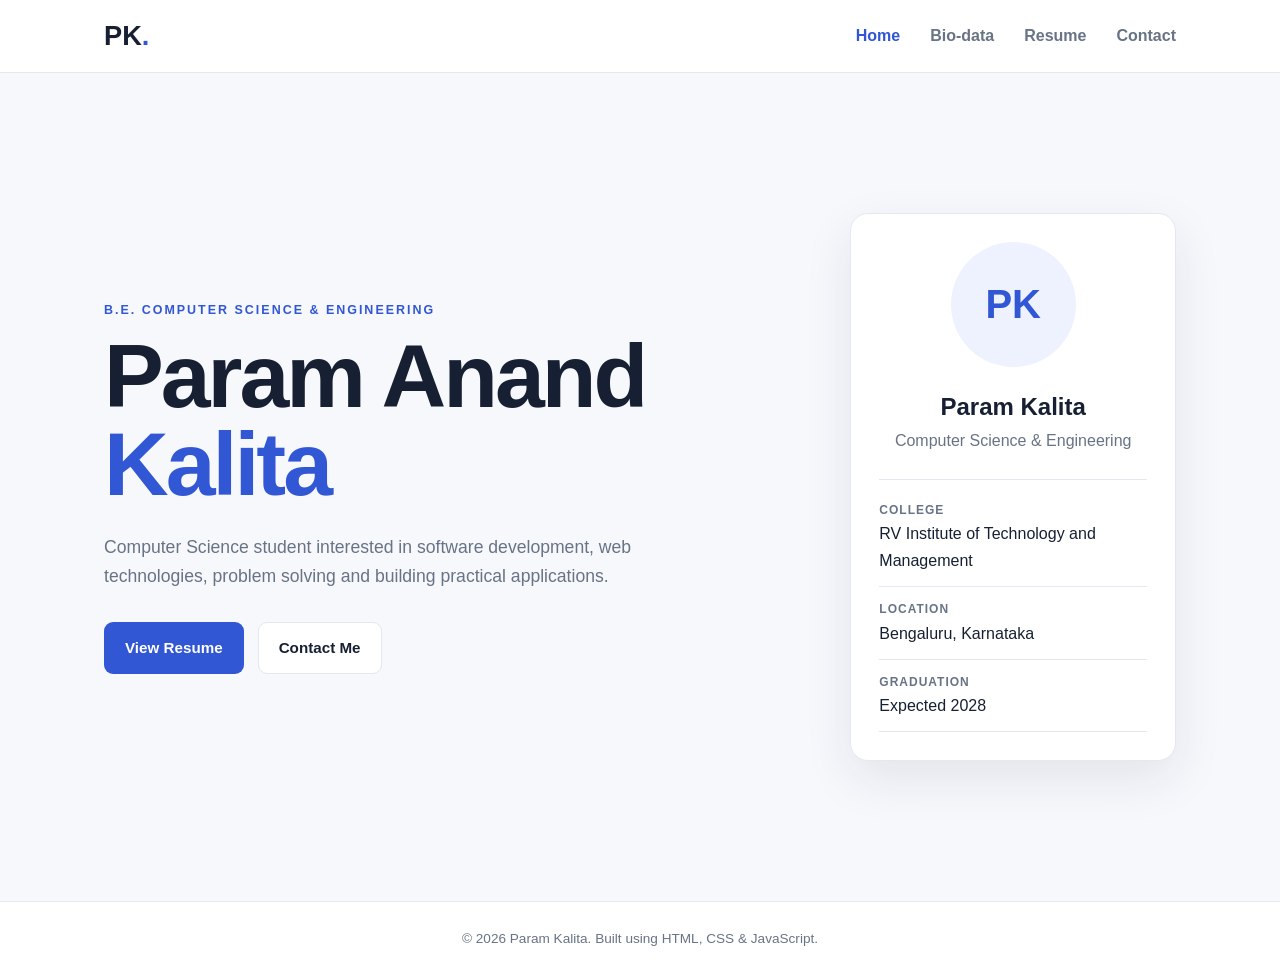
==== index.html @ 34b19549 "updated website" ====
<!DOCTYPE html>
<html lang="en">

<head>
    <meta charset="UTF-8">
    <meta name="viewport" content="width=device-width, initial-scale=1.0">

    <title>Param Kalita | Home</title>

    <link rel="stylesheet" href="style.css">
</head>

<body>

    <!-- Navigation -->
    <header>
        <nav class="navbar">

            <a class="logo" href="index.html">
                PK<span>.</span>
            </a>

            <button class="menu-btn" aria-label="Toggle menu">
                ☰
            </button>

            <ul class="nav-links">

                <li>
                    <a class="active" href="index.html">
                        Home
                    </a>
                </li>

                <li>
                    <a href="bio-data.html">
                        Bio-data
                    </a>
                </li>

                <li>
                    <a href="resume.html">
                        Resume
                    </a>
                </li>

                <li>
                    <a href="contact.html">
                        Contact
                    </a>
                </li>

            </ul>

        </nav>
    </header>


    <main>

        <!-- Home / Hero -->
        <section class="hero">

            <div class="hero-text">

                <p class="eyebrow">
                    B.E. Computer Science & Engineering
                </p>

                <h1>
                    Param Anand<br>
                    <span>Kalita</span>
                </h1>

                <p class="intro">
                    Computer Science student interested in software development,
                    web technologies, problem solving and building practical applications.
                </p>

                <div class="buttons">

                    <a class="btn primary" href="resume.html">
                        View Resume
                    </a>

                    <a class="btn secondary" href="contact.html">
                        Contact Me
                    </a>

                </div>

            </div>


            <!-- Profile Card -->
            <div class="profile-card">

                <div class="avatar">
                    PK
                </div>

                <h2>
                    Param Kalita
                </h2>

                <p>
                    Computer Science & Engineering
                </p>


                <div class="quick-info">

                    <div>
                        <strong>College</strong>
                        <span>
                            RV Institute of Technology and Management
                        </span>
                    </div>

                    <div>
                        <strong>Location</strong>
                        <span>
                            Bengaluru, Karnataka
                        </span>
                    </div>

                    <div>
                        <strong>Graduation</strong>
                        <span>
                            Expected 2028
                        </span>
                    </div>

                </div>

            </div>

        </section>

    </main>


    <!-- Footer -->
    <footer>

        <p>
            © <span id="year"></span> Param Kalita.
            Built using HTML, CSS & JavaScript.
        </p>

    </footer>


    <script src="script.js"></script>

</body>

</html>
---- style.css ----
* {
    box-sizing: border-box;
    margin: 0;
    padding: 0;
}


:root {
    --bg: #f7f8fc;
    --surface: #ffffff;
    --text: #172033;
    --muted: #687386;
    --line: #e4e8f0;
    --accent: #3157d5;
    --accent-dark: #243fa0;
    --soft: #eef2ff;
    --shadow: 0 18px 50px rgba(24, 38, 72, 0.09);
}


html {
    scroll-behavior: smooth;
}


body {
    font-family: Arial, Helvetica, sans-serif;
    background: var(--bg);
    color: var(--text);
    line-height: 1.7;
}


/* =========================
   HEADER / NAVIGATION
========================= */

header {
    background: rgba(255, 255, 255, 0.95);
    border-bottom: 1px solid var(--line);

    position: sticky;
    top: 0;

    z-index: 10;

    backdrop-filter: blur(10px);
}


.navbar {
    max-width: 1120px;
    margin: auto;

    min-height: 72px;

    padding: 0 24px;

    display: flex;
    align-items: center;
    justify-content: space-between;
}


.logo {
    color: var(--text);

    text-decoration: none;

    font-size: 1.7rem;

    font-weight: 800;
}


.logo span,
.eyebrow,
.timeline-item .eyebrow {
    color: var(--accent);
}


.nav-links {
    display: flex;

    gap: 30px;

    list-style: none;
}


.nav-links a {
    text-decoration: none;

    color: var(--muted);

    font-weight: 600;

    padding: 24px 0;
}


.nav-links a:hover,
.nav-links a.active {
    color: var(--accent);
}


.menu-btn {
    display: none;

    border: 0;

    background: none;

    font-size: 1.5rem;

    cursor: pointer;
}


/* =========================
   MAIN
========================= */

main {
    min-height: calc(100vh - 140px);
}


/* =========================
   HOME HERO
========================= */

.hero {
    max-width: 1120px;

    margin: auto;

    padding: 90px 24px;

    display: grid;

    grid-template-columns: 1.35fr 0.65fr;

    gap: 70px;

    align-items: center;

    min-height: calc(100vh - 72px);
}


.eyebrow {
    text-transform: uppercase;

    letter-spacing: 2px;

    font-size: 0.78rem;

    font-weight: 800;

    margin-bottom: 8px;
}


.hero h1 {
    font-size: clamp(3rem, 7vw, 5.7rem);

    line-height: 0.98;

    letter-spacing: -3px;

    margin: 12px 0 24px;
}


.hero h1 span {
    color: var(--accent);
}


.intro {
    max-width: 620px;

    color: var(--muted);

    font-size: 1.1rem;
}


/* =========================
   BUTTONS
========================= */

.buttons {
    display: flex;

    gap: 14px;

    margin-top: 30px;
}


.btn {
    display: inline-block;

    padding: 12px 20px;

    border-radius: 9px;

    text-decoration: none;

    font-weight: 700;

    border: 1px solid transparent;

    cursor: pointer;

    font-size: 0.95rem;
}


.primary {
    color: white;

    background: var(--accent);
}


.primary:hover {
    background: var(--accent-dark);
}


.secondary {
    color: var(--text);

    background: white;

    border-color: var(--line);
}


.secondary:hover {
    border-color: var(--accent);

    color: var(--accent);
}


/* =========================
   CARDS
========================= */

.profile-card,
.card {
    background: var(--surface);

    border: 1px solid var(--line);

    border-radius: 18px;

    padding: 28px;

    box-shadow: var(--shadow);
}


.profile-card {
    text-align: center;
}


.avatar {
    width: 125px;
    height: 125px;

    border-radius: 50%;

    margin: 0 auto 20px;

    display: grid;
    place-items: center;

    background: var(--soft);

    color: var(--accent);

    font-size: 2.5rem;

    font-weight: 800;
}


.profile-card p {
    color: var(--muted);
}


.quick-info {
    text-align: left;

    margin-top: 24px;

    border-top: 1px solid var(--line);

    padding-top: 8px;
}


.quick-info div {
    padding: 12px 0;

    border-bottom: 1px solid var(--line);
}


.quick-info strong,
.quick-info span {
    display: block;
}


.quick-info strong {
    font-size: 0.75rem;

    text-transform: uppercase;

    color: var(--muted);

    letter-spacing: 1px;
}


/* =========================
   SECTIONS
========================= */

.section {
    max-width: 1120px;

    margin: auto;

    padding: 80px 24px;
}


.section.alt {
    max-width: none;

    padding-left: max(24px, calc((100% - 1120px) / 2));

    padding-right: max(24px, calc((100% - 1120px) / 2));

    background: #fff;
}


.section-heading {
    margin-bottom: 30px;
}


.section-heading h2,
.card h2,
.card h3 {
    margin-bottom: 10px;
}


.grid {
    display: grid;

    gap: 20px;
}


.grid.two {
    grid-template-columns: 1fr 1fr;
}


.grid.three {
    grid-template-columns: repeat(3, 1fr);
}


.card p {
    color: var(--muted);
}


/* =========================
   BIO-DATA
========================= */

.details {
    display: grid;

    grid-template-columns: 1fr 1fr;

    background: white;

    border: 1px solid var(--line);

    border-radius: 16px;

    overflow: hidden;
}


.details div {
    padding: 20px 24px;

    border-bottom: 1px solid var(--line);
}


.details div:nth-child(odd) {
    border-right: 1px solid var(--line);
}


.details span {
    display: block;

    color: var(--muted);

    font-size: 0.82rem;

    margin-bottom: 3px;
}


/* =========================
   PAGE BANNER
========================= */

.page-banner {
    padding: 75px 24px;

    text-align: center;

    background: var(--soft);
}


.page-banner h1 {
    font-size: 3.5rem;

    line-height: 1.1;
}


.page-banner p:last-child {
    color: var(--muted);

    margin-top: 8px;
}


/* =========================
   RESUME
========================= */

.resume-layout {
    display: grid;

    grid-template-columns: 320px 1fr;

    gap: 50px;
}


.resume-sidebar {
    display: flex;

    flex-direction: column;

    gap: 20px;
}


.tags {
    display: flex;

    flex-wrap: wrap;

    gap: 8px;
}


.tags span {
    background: var(--soft);

    color: var(--accent-dark);

    padding: 6px 10px;

    border-radius: 7px;

    font-size: 0.82rem;

    font-weight: 700;
}


.clean-list {
    list-style: none;

    color: var(--muted);
}


.clean-list li {
    padding: 7px 0;

    border-bottom: 1px solid var(--line);
}


.resume-main {
    border-left: 2px solid var(--line);

    padding-left: 34px;
}


.timeline-item {
    position: relative;

    padding: 0 0 45px;
}


.timeline-dot {
    width: 13px;
    height: 13px;

    border-radius: 50%;

    background: var(--accent);

    position: absolute;

    left: -41px;

    top: 7px;

    border: 3px solid var(--bg);
}


.timeline-item h2 {
    font-size: 1.35rem;

    margin-bottom: 3px;
}


.timeline-item p {
    color: var(--muted);
}


.timeline-item .muted {
    font-size: 0.9rem;

    margin-bottom: 10px;
}


/* =========================
   CONTACT
========================= */

.contact-grid {
    display: grid;

    grid-template-columns: 0.8fr 1.2fr;

    gap: 25px;

    max-width: 950px;

    margin: auto;
}


.contact-info {
    height: fit-content;
}


.contact-row {
    padding: 14px 0;

    border-bottom: 1px solid var(--line);
}


.contact-row span,
.contact-row strong {
    display: block;
}


.contact-row span {
    color: var(--muted);

    font-size: 0.8rem;
}


form label {
    display: block;

    margin-top: 14px;

    margin-bottom: 5px;

    font-weight: 700;
}


input,
textarea {
    width: 100%;

    padding: 12px 13px;

    border: 1px solid var(--line);

    border-radius: 8px;

    font: inherit;

    outline: none;
}


input:focus,
textarea:focus {
    border-color: var(--accent);
}


.error {
    color: #c62828;

    min-height: 18px;

    display: block;
}


.success {
    color: #227a43 !important;

    margin-top: 12px;
}


.full {
    width: 100%;

    margin-top: 10px;
}


/* =========================
   FOOTER
========================= */

footer {
    text-align: center;

    padding: 25px;

    color: var(--muted);

    font-size: 0.85rem;

    border-top: 1px solid var(--line);

    background: white;
}


/* =========================
   RESPONSIVE
========================= */

@media (max-width: 800px) {

    .menu-btn {
        display: block;
    }


    .nav-links {
        display: none;

        position: absolute;

        left: 0;
        right: 0;

        top: 72px;

        background: white;

        padding: 15px 24px;

        flex-direction: column;

        gap: 0;

        border-bottom: 1px solid var(--line);
    }


    .nav-links.show {
        display: flex;
    }


    .nav-links a {
        display: block;

        padding: 10px 0;
    }


    .hero,
    .grid.two,
    .grid.three,
    .resume-layout,
    .contact-grid {
        grid-template-columns: 1fr;
    }


    .hero {
        padding-top: 55px;

        min-height: auto;
    }


    .hero h1 {
        letter-spacing: -2px;
    }


    .resume-main {
        border-left: 0;

        padding-left: 20px;
    }


    .timeline-dot {
        left: -27px;
    }


    .details {
        grid-template-columns: 1fr;
    }


    .details div:nth-child(odd) {
        border-right: 0;
    }

}
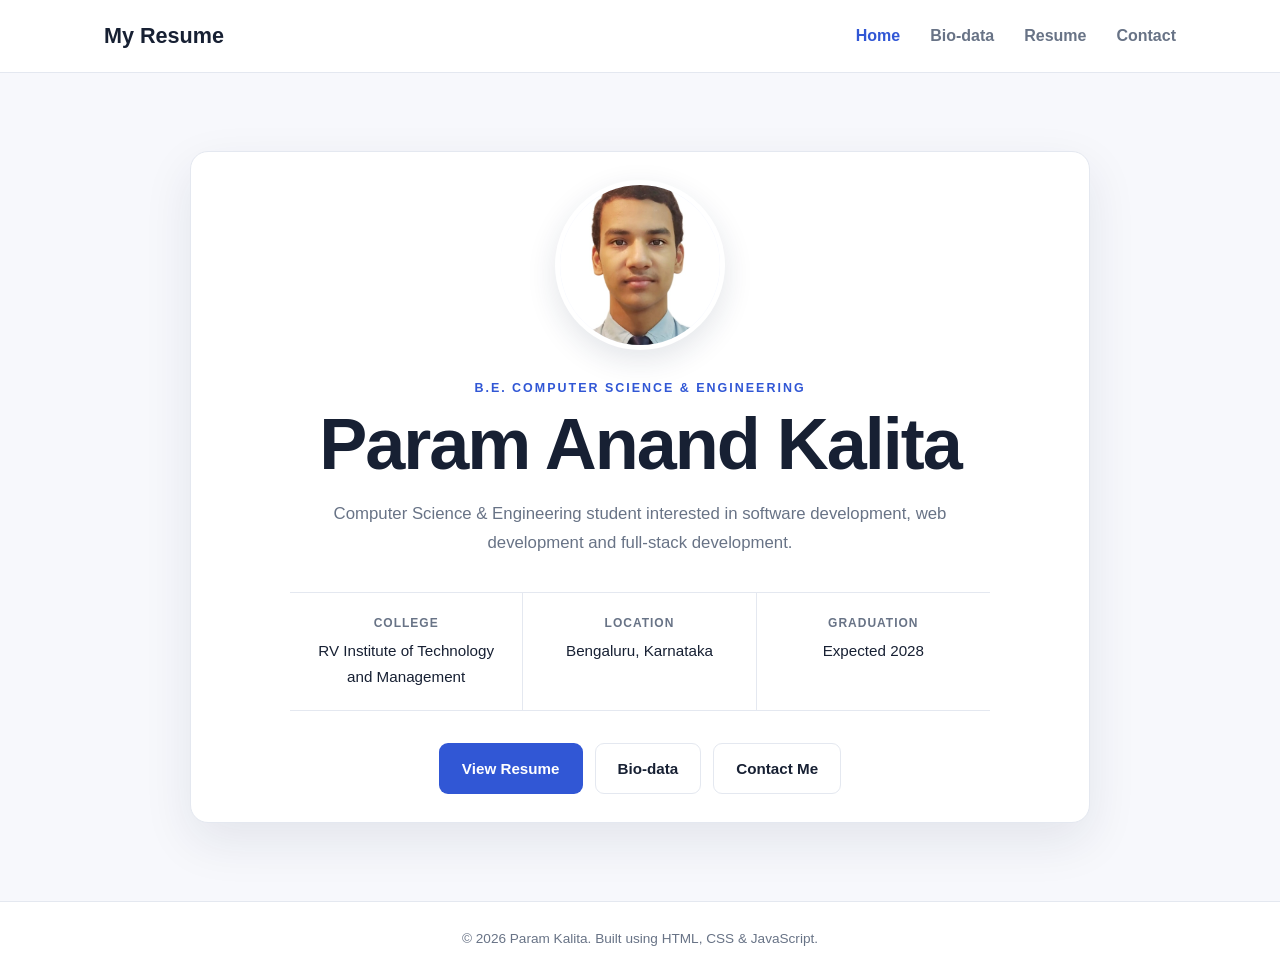
==== commit 6da229e8: "updated website" ====
--- a/index.html
+++ b/index.html
@@ -2,22 +2,28 @@
 <html lang="en">
 
 <head>
+
     <meta charset="UTF-8">
     <meta name="viewport" content="width=device-width, initial-scale=1.0">
 
     <title>Param Kalita | Home</title>
 
     <link rel="stylesheet" href="style.css">
+
 </head>
 
 <body>
 
-    <!-- Navigation -->
+    <!-- =========================
+         NAVIGATION
+    ========================== -->
+
     <header>
+
         <nav class="navbar">
 
             <a class="logo" href="index.html">
-                PK<span>.</span>
+                My Resume
             </a>
 
             <button class="menu-btn" aria-label="Toggle menu">
@@ -53,83 +59,114 @@
             </ul>
 
         </nav>
+
     </header>
 
 
     <main>
 
-        <!-- Home / Hero -->
-        <section class="hero">
+        <!-- =========================
+             HOME PROFILE
+        ========================== -->
 
-            <div class="hero-text">
+        <section class="home-profile">
+
+            <div class="profile-card home-profile-card">
+
+                <div class="profile-photo">
+
+                    <img
+                        src="profile.jpg"
+                        alt="Param Kalita"
+                    >
+
+                </div>
+
 
                 <p class="eyebrow">
                     B.E. Computer Science & Engineering
                 </p>
 
+
                 <h1>
-                    Param Anand<br>
-                    <span>Kalita</span>
+                    Param Anand Kalita
                 </h1>
 
-                <p class="intro">
-                    Computer Science student interested in software development,
-                    web technologies, problem solving and building practical applications.
+
+                <p class="profile-description">
+                    Computer Science & Engineering student interested in
+                    software development, web development and
+                    full-stack development.
                 </p>
 
-                <div class="buttons">
 
-                    <a class="btn primary" href="resume.html">
+                <div class="profile-details">
+
+                    <div>
+
+                        <strong>
+                            College
+                        </strong>
+
+                        <span>
+                            RV Institute of Technology and Management
+                        </span>
+
+                    </div>
+
+
+                    <div>
+
+                        <strong>
+                            Location
+                        </strong>
+
+                        <span>
+                            Bengaluru, Karnataka
+                        </span>
+
+                    </div>
+
+
+                    <div>
+
+                        <strong>
+                            Graduation
+                        </strong>
+
+                        <span>
+                            Expected 2028
+                        </span>
+
+                    </div>
+
+                </div>
+
+
+                <div class="home-buttons">
+
+                    <a
+                        href="resume.html"
+                        class="btn primary"
+                    >
                         View Resume
                     </a>
 
-                    <a class="btn secondary" href="contact.html">
+
+                    <a
+                        href="bio-data.html"
+                        class="btn secondary"
+                    >
+                        Bio-data
+                    </a>
+
+
+                    <a
+                        href="contact.html"
+                        class="btn secondary"
+                    >
                         Contact Me
                     </a>
-
-                </div>
-
-            </div>
-
-
-            <!-- Profile Card -->
-            <div class="profile-card">
-
-                <div class="avatar">
-                    PK
-                </div>
-
-                <h2>
-                    Param Kalita
-                </h2>
-
-                <p>
-                    Computer Science & Engineering
-                </p>
-
-
-                <div class="quick-info">
-
-                    <div>
-                        <strong>College</strong>
-                        <span>
-                            RV Institute of Technology and Management
-                        </span>
-                    </div>
-
-                    <div>
-                        <strong>Location</strong>
-                        <span>
-                            Bengaluru, Karnataka
-                        </span>
-                    </div>
-
-                    <div>
-                        <strong>Graduation</strong>
-                        <span>
-                            Expected 2028
-                        </span>
-                    </div>
 
                 </div>
 
@@ -140,7 +177,10 @@
     </main>
 
 
-    <!-- Footer -->
+    <!-- =========================
+         FOOTER
+    ========================== -->
+
     <footer>
 
         <p>
--- a/style.css
+++ b/style.css
@@ -25,8 +25,11 @@
 
 body {
     font-family: Arial, Helvetica, sans-serif;
+
     background: var(--bg);
+
     color: var(--text);
+
     line-height: 1.7;
 }
 
@@ -37,9 +40,11 @@
 
 header {
     background: rgba(255, 255, 255, 0.95);
+
     border-bottom: 1px solid var(--line);
 
     position: sticky;
+
     top: 0;
 
     z-index: 10;
@@ -50,6 +55,7 @@
 
 .navbar {
     max-width: 1120px;
+
     margin: auto;
 
     min-height: 72px;
@@ -57,7 +63,9 @@
     padding: 0 24px;
 
     display: flex;
+
     align-items: center;
+
     justify-content: space-between;
 }
 
@@ -67,15 +75,13 @@
 
     text-decoration: none;
 
-    font-size: 1.7rem;
+    font-size: 1.35rem;
 
     font-weight: 800;
 }
 
 
-.logo span,
-.eyebrow,
-.timeline-item .eyebrow {
+.logo:hover {
     color: var(--accent);
 }
 
@@ -129,25 +135,254 @@
 
 
 /* =========================
-   HOME HERO
-========================= */
-
-.hero {
+   HOME PROFILE
+========================= */
+
+.home-profile {
+    min-height: calc(100vh - 72px);
+
+    padding: 70px 24px;
+
+    display: flex;
+
+    align-items: center;
+
+    justify-content: center;
+}
+
+
+.home-profile-card {
+    width: 100%;
+
+    max-width: 900px;
+
+    text-align: center;
+
+    padding: 55px 60px;
+}
+
+
+.profile-photo {
+    width: 170px;
+
+    height: 170px;
+
+    margin: 0 auto 28px;
+
+    border-radius: 50%;
+
+    overflow: hidden;
+
+    background: var(--soft);
+
+    border: 5px solid #ffffff;
+
+    box-shadow: 0 10px 30px rgba(24, 38, 72, 0.12);
+}
+
+
+.profile-photo img {
+    width: 100%;
+
+    height: 100%;
+
+    object-fit: cover;
+
+    display: block;
+}
+
+
+.home-profile-card .eyebrow {
+    color: var(--accent);
+
+    text-transform: uppercase;
+
+    letter-spacing: 2px;
+
+    font-size: 0.78rem;
+
+    font-weight: 800;
+
+    margin-bottom: 8px;
+}
+
+
+.home-profile-card h1 {
+    font-size: clamp(2.5rem, 6vw, 4.5rem);
+
+    line-height: 1.05;
+
+    letter-spacing: -2px;
+
+    margin-bottom: 18px;
+}
+
+
+.profile-description {
+    max-width: 650px;
+
+    margin: 0 auto;
+
+    color: var(--muted);
+
+    font-size: 1.05rem;
+}
+
+
+/* =========================
+   PROFILE DETAILS
+========================= */
+
+.profile-details {
+    max-width: 700px;
+
+    margin: 35px auto 0;
+
+    border-top: 1px solid var(--line);
+
+    display: grid;
+
+    grid-template-columns: repeat(3, 1fr);
+}
+
+
+.profile-details div {
+    padding: 20px 18px;
+
+    border-bottom: 1px solid var(--line);
+}
+
+
+.profile-details div:not(:last-child) {
+    border-right: 1px solid var(--line);
+}
+
+
+.profile-details strong,
+.profile-details span {
+    display: block;
+}
+
+
+.profile-details strong {
+    color: var(--muted);
+
+    text-transform: uppercase;
+
+    letter-spacing: 1px;
+
+    font-size: 0.75rem;
+
+    margin-bottom: 4px;
+}
+
+
+.profile-details span {
+    color: var(--text);
+
+    font-size: 0.95rem;
+}
+
+
+/* =========================
+   HOME BUTTONS
+========================= */
+
+.home-buttons {
+    display: flex;
+
+    justify-content: center;
+
+    align-items: center;
+
+    gap: 12px;
+
+    margin-top: 32px;
+
+    flex-wrap: wrap;
+}
+
+
+.btn {
+    display: inline-block;
+
+    padding: 12px 22px;
+
+    border-radius: 9px;
+
+    text-decoration: none;
+
+    font-weight: 700;
+
+    border: 1px solid transparent;
+
+    cursor: pointer;
+
+    font-size: 0.95rem;
+}
+
+
+.primary {
+    color: white;
+
+    background: var(--accent);
+}
+
+
+.primary:hover {
+    background: var(--accent-dark);
+}
+
+
+.secondary {
+    color: var(--text);
+
+    background: white;
+
+    border-color: var(--line);
+}
+
+
+.secondary:hover {
+    border-color: var(--accent);
+
+    color: var(--accent);
+}
+
+
+/* =========================
+   SECTIONS
+========================= */
+
+.section {
     max-width: 1120px;
 
     margin: auto;
 
-    padding: 90px 24px;
-
-    display: grid;
-
-    grid-template-columns: 1.35fr 0.65fr;
-
-    gap: 70px;
-
-    align-items: center;
-
-    min-height: calc(100vh - 72px);
+    padding: 80px 24px;
+}
+
+
+.section.alt {
+    max-width: none;
+
+    margin: 0;
+
+    padding: 80px 24px;
+
+    background: #ffffff;
+}
+
+
+.section-inner {
+    max-width: 1072px;
+
+    margin: 0 auto;
+}
+
+
+.section-heading {
+    margin-bottom: 30px;
 }
 
 
@@ -161,204 +396,8 @@
     font-weight: 800;
 
     margin-bottom: 8px;
-}
-
-
-.hero h1 {
-    font-size: clamp(3rem, 7vw, 5.7rem);
-
-    line-height: 0.98;
-
-    letter-spacing: -3px;
-
-    margin: 12px 0 24px;
-}
-
-
-.hero h1 span {
+
     color: var(--accent);
-}
-
-
-.intro {
-    max-width: 620px;
-
-    color: var(--muted);
-
-    font-size: 1.1rem;
-}
-
-
-/* =========================
-   BUTTONS
-========================= */
-
-.buttons {
-    display: flex;
-
-    gap: 14px;
-
-    margin-top: 30px;
-}
-
-
-.btn {
-    display: inline-block;
-
-    padding: 12px 20px;
-
-    border-radius: 9px;
-
-    text-decoration: none;
-
-    font-weight: 700;
-
-    border: 1px solid transparent;
-
-    cursor: pointer;
-
-    font-size: 0.95rem;
-}
-
-
-.primary {
-    color: white;
-
-    background: var(--accent);
-}
-
-
-.primary:hover {
-    background: var(--accent-dark);
-}
-
-
-.secondary {
-    color: var(--text);
-
-    background: white;
-
-    border-color: var(--line);
-}
-
-
-.secondary:hover {
-    border-color: var(--accent);
-
-    color: var(--accent);
-}
-
-
-/* =========================
-   CARDS
-========================= */
-
-.profile-card,
-.card {
-    background: var(--surface);
-
-    border: 1px solid var(--line);
-
-    border-radius: 18px;
-
-    padding: 28px;
-
-    box-shadow: var(--shadow);
-}
-
-
-.profile-card {
-    text-align: center;
-}
-
-
-.avatar {
-    width: 125px;
-    height: 125px;
-
-    border-radius: 50%;
-
-    margin: 0 auto 20px;
-
-    display: grid;
-    place-items: center;
-
-    background: var(--soft);
-
-    color: var(--accent);
-
-    font-size: 2.5rem;
-
-    font-weight: 800;
-}
-
-
-.profile-card p {
-    color: var(--muted);
-}
-
-
-.quick-info {
-    text-align: left;
-
-    margin-top: 24px;
-
-    border-top: 1px solid var(--line);
-
-    padding-top: 8px;
-}
-
-
-.quick-info div {
-    padding: 12px 0;
-
-    border-bottom: 1px solid var(--line);
-}
-
-
-.quick-info strong,
-.quick-info span {
-    display: block;
-}
-
-
-.quick-info strong {
-    font-size: 0.75rem;
-
-    text-transform: uppercase;
-
-    color: var(--muted);
-
-    letter-spacing: 1px;
-}
-
-
-/* =========================
-   SECTIONS
-========================= */
-
-.section {
-    max-width: 1120px;
-
-    margin: auto;
-
-    padding: 80px 24px;
-}
-
-
-.section.alt {
-    max-width: none;
-
-    padding-left: max(24px, calc((100% - 1120px) / 2));
-
-    padding-right: max(24px, calc((100% - 1120px) / 2));
-
-    background: #fff;
-}
-
-
-.section-heading {
-    margin-bottom: 30px;
 }
 
 
@@ -386,13 +425,31 @@
 }
 
 
+/* =========================
+   CARDS
+========================= */
+
+.profile-card,
+.card {
+    background: var(--surface);
+
+    border: 1px solid var(--line);
+
+    border-radius: 18px;
+
+    padding: 28px;
+
+    box-shadow: var(--shadow);
+}
+
+
 .card p {
     color: var(--muted);
 }
 
 
 /* =========================
-   BIO-DATA
+   BIO-DATA DETAILS
 ========================= */
 
 .details {
@@ -438,7 +495,7 @@
 ========================= */
 
 .page-banner {
-    padding: 75px 24px;
+    padding: 55px 24px;
 
     text-align: center;
 
@@ -461,113 +518,86 @@
 
 
 /* =========================
+   PERSONAL STRENGTHS
+========================= */
+
+.strength-list {
+    padding-left: 22px;
+
+    color: var(--muted);
+}
+
+
+.strength-list li {
+    margin-bottom: 8px;
+
+    padding-left: 5px;
+}
+
+
+.strength-list li::marker {
+    color: var(--accent);
+}
+
+
+/* =========================
    RESUME
 ========================= */
 
-.resume-layout {
+.resume-card-grid {
     display: grid;
 
-    grid-template-columns: 320px 1fr;
-
-    gap: 50px;
-}
-
-
-.resume-sidebar {
-    display: flex;
-
-    flex-direction: column;
+    grid-template-columns: repeat(3, 1fr);
 
     gap: 20px;
 }
 
 
-.tags {
-    display: flex;
-
-    flex-wrap: wrap;
-
-    gap: 8px;
-}
-
-
-.tags span {
-    background: var(--soft);
-
-    color: var(--accent-dark);
-
-    padding: 6px 10px;
-
-    border-radius: 7px;
-
-    font-size: 0.82rem;
-
-    font-weight: 700;
-}
-
-
-.clean-list {
-    list-style: none;
-
-    color: var(--muted);
-}
-
-
-.clean-list li {
-    padding: 7px 0;
-
-    border-bottom: 1px solid var(--line);
-}
-
-
-.resume-main {
-    border-left: 2px solid var(--line);
-
-    padding-left: 34px;
-}
-
-
-.timeline-item {
-    position: relative;
-
-    padding: 0 0 45px;
-}
-
-
-.timeline-dot {
-    width: 13px;
-    height: 13px;
-
-    border-radius: 50%;
-
-    background: var(--accent);
-
-    position: absolute;
-
-    left: -41px;
-
-    top: 7px;
-
-    border: 3px solid var(--bg);
-}
-
-
-.timeline-item h2 {
-    font-size: 1.35rem;
-
-    margin-bottom: 3px;
-}
-
-
-.timeline-item p {
-    color: var(--muted);
-}
-
-
-.timeline-item .muted {
-    font-size: 0.9rem;
-
-    margin-bottom: 10px;
+.resume-card-grid .card {
+    height: 100%;
+}
+
+
+.resume-card-grid .card p:not(.eyebrow) {
+    margin-bottom: 5px;
+}
+
+
+.resume-project-grid {
+    display: grid;
+
+    grid-template-columns: repeat(2, 1fr);
+
+    gap: 20px;
+}
+
+
+.resume-project-grid .card {
+    height: 100%;
+}
+
+
+.resume-project-grid .card p {
+    margin-top: 5px;
+}
+
+
+.resume-list {
+    padding-left: 22px;
+
+    color: var(--muted);
+}
+
+
+.resume-list li {
+    margin-bottom: 8px;
+
+    padding-left: 5px;
+}
+
+
+.resume-list li::marker {
+    color: var(--accent);
 }
 
 
@@ -613,6 +643,18 @@
 }
 
 
+.contact-row a {
+    color: var(--text);
+
+    text-decoration: none;
+}
+
+
+.contact-row a:hover {
+    color: var(--accent);
+}
+
+
 form label {
     display: block;
 
@@ -705,6 +747,7 @@
         position: absolute;
 
         left: 0;
+
         right: 0;
 
         top: 72px;
@@ -736,33 +779,79 @@
     .hero,
     .grid.two,
     .grid.three,
-    .resume-layout,
     .contact-grid {
         grid-template-columns: 1fr;
     }
 
 
-    .hero {
-        padding-top: 55px;
-
+    .resume-card-grid,
+    .resume-project-grid {
+        grid-template-columns: 1fr;
+    }
+
+
+    .home-profile {
         min-height: auto;
-    }
-
-
-    .hero h1 {
-        letter-spacing: -2px;
-    }
-
-
-    .resume-main {
-        border-left: 0;
-
-        padding-left: 20px;
-    }
-
-
-    .timeline-dot {
-        left: -27px;
+
+        padding: 50px 20px;
+    }
+
+
+    .home-profile-card {
+        padding: 40px 25px;
+    }
+
+
+    .profile-photo {
+        width: 140px;
+
+        height: 140px;
+    }
+
+
+    .home-profile-card h1 {
+        font-size: 2.6rem;
+
+        letter-spacing: -1px;
+    }
+
+
+    .profile-details {
+        grid-template-columns: 1fr;
+    }
+
+
+    .profile-details div {
+        border-right: 0 !important;
+    }
+
+
+    .home-buttons {
+        flex-direction: column;
+
+        width: 100%;
+    }
+
+
+    .home-buttons .btn {
+        width: 100%;
+
+        max-width: 280px;
+    }
+
+
+    .section {
+        padding: 60px 24px;
+    }
+
+
+    .section.alt {
+        padding: 60px 24px;
+    }
+
+
+    .section-inner {
+        width: 100%;
     }
 
 
@@ -775,4 +864,16 @@
         border-right: 0;
     }
 
+
+    .education-table-wrapper {
+        padding: 20px;
+
+        border-radius: 14px;
+    }
+
+
+    .education-table {
+        min-width: 800px;
+    }
+
 }
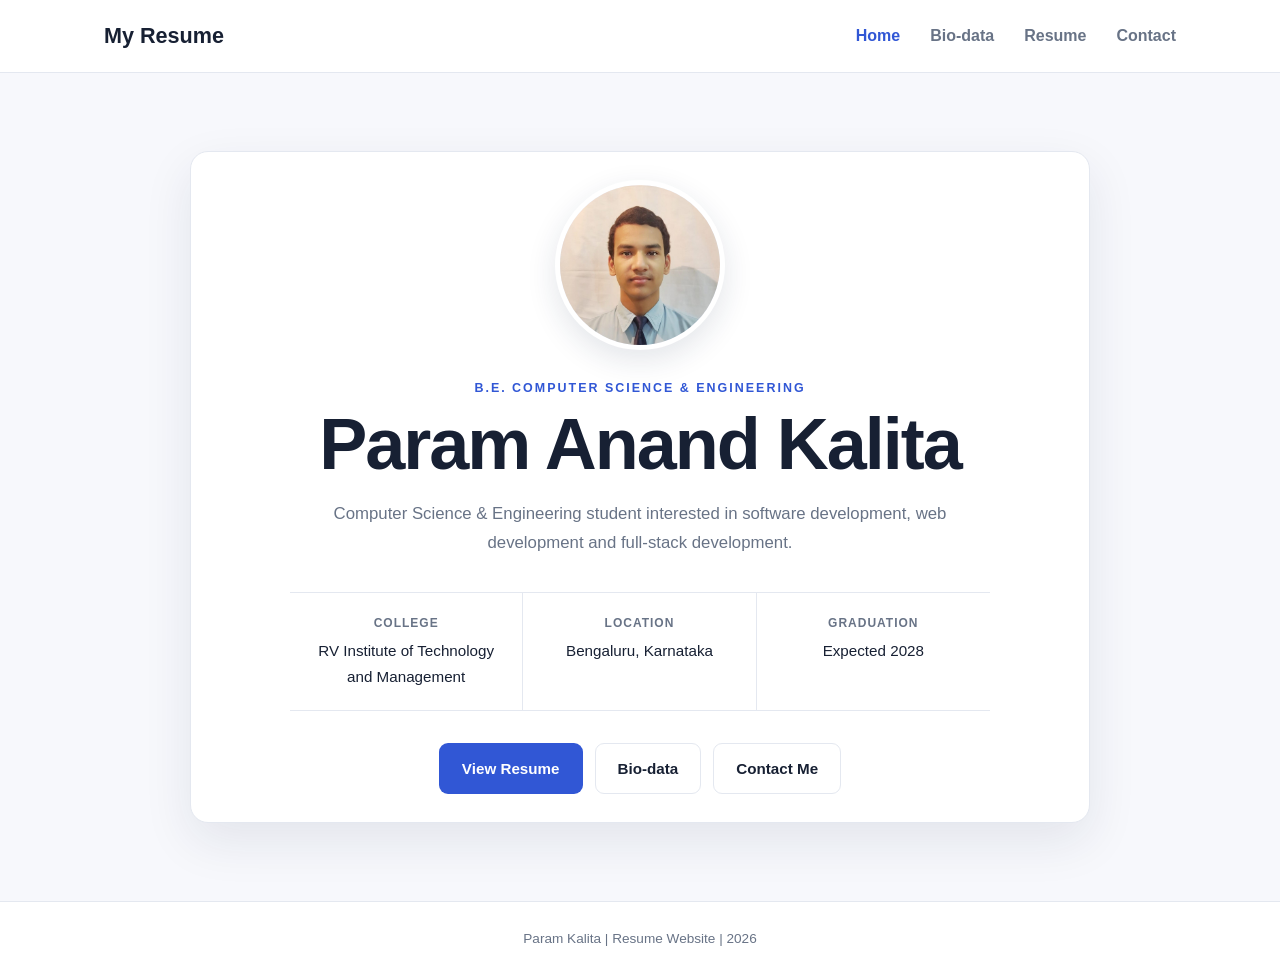
==== commit 15b34769: "updated website" ====
--- a/index.html
+++ b/index.html
@@ -184,8 +184,7 @@
     <footer>
 
         <p>
-            © <span id="year"></span> Param Kalita.
-            Built using HTML, CSS & JavaScript.
+            Param Kalita | Resume Website | <span id="year"></span>
         </p>
 
     </footer>
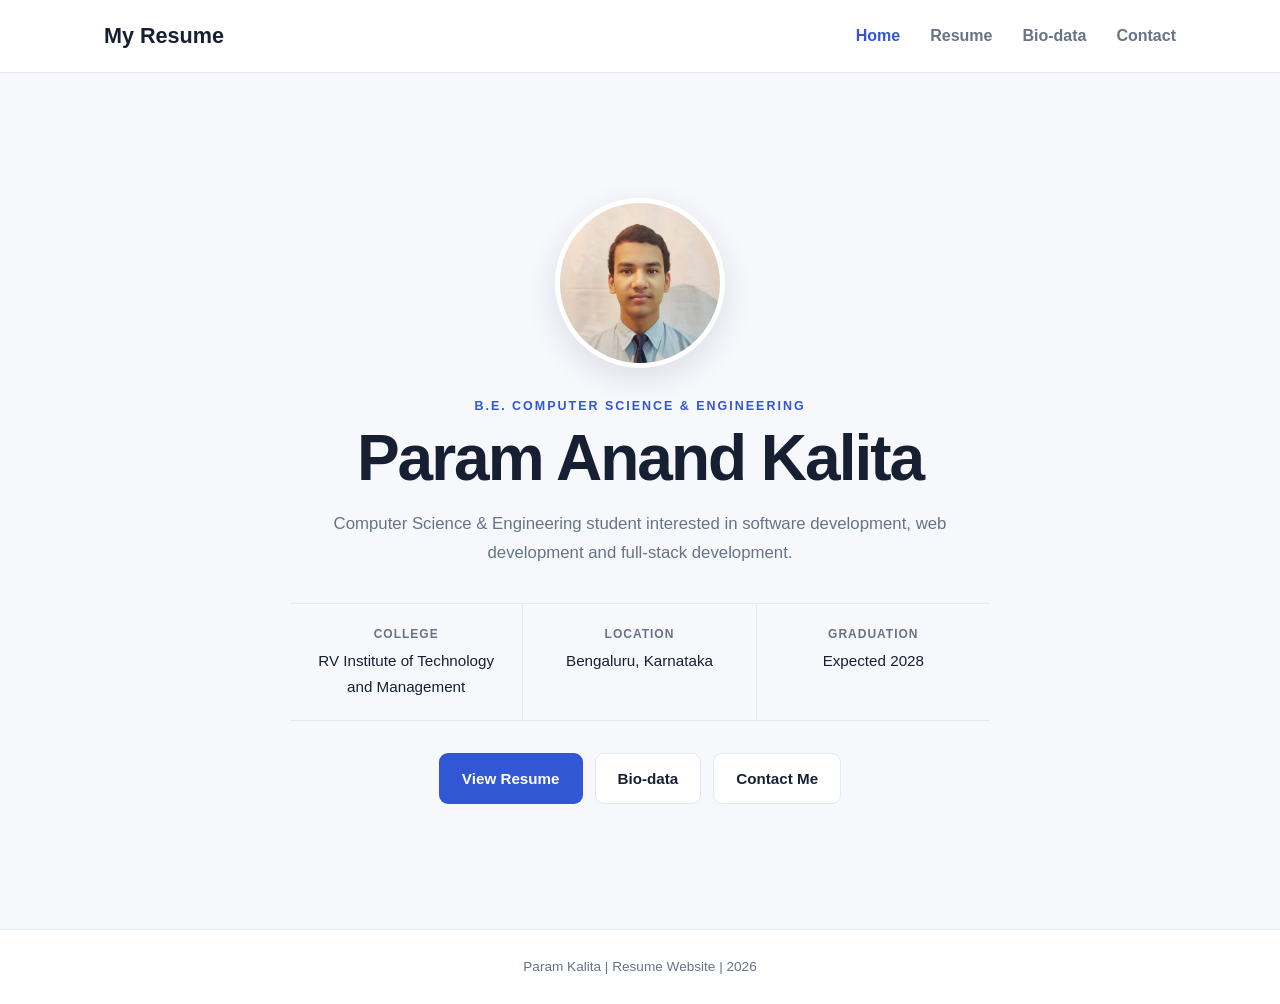
==== commit 294fe7e3: "updated website" ====
--- a/index.html
+++ b/index.html
@@ -39,14 +39,14 @@
                 </li>
 
                 <li>
-                    <a href="bio-data.html">
-                        Bio-data
+                    <a href="resume.html">
+                        Resume
                     </a>
                 </li>
 
                 <li>
-                    <a href="resume.html">
-                        Resume
+                    <a href="bio-data.html">
+                        Bio-data
                     </a>
                 </li>
 
--- a/style.css
+++ b/style.css
@@ -208,7 +208,7 @@
 
 
 .home-profile-card h1 {
-    font-size: clamp(2.5rem, 6vw, 4.5rem);
+    font-size: clamp(2.8rem, 5.5vw, 4rem);
 
     line-height: 1.05;
 
@@ -383,21 +383,6 @@
 
 .section-heading {
     margin-bottom: 30px;
-}
-
-
-.eyebrow {
-    text-transform: uppercase;
-
-    letter-spacing: 2px;
-
-    font-size: 0.78rem;
-
-    font-weight: 800;
-
-    margin-bottom: 8px;
-
-    color: var(--accent);
 }
 
 
@@ -425,24 +410,6 @@
 }
 
 
-/* =========================
-   CARDS
-========================= */
-
-.profile-card,
-.card {
-    background: var(--surface);
-
-    border: 1px solid var(--line);
-
-    border-radius: 18px;
-
-    padding: 28px;
-
-    box-shadow: var(--shadow);
-}
-
-
 .card p {
     color: var(--muted);
 }
@@ -487,6 +454,71 @@
     font-size: 0.82rem;
 
     margin-bottom: 3px;
+}
+
+
+/* =========================
+   EDUCATION TABLE
+========================= */
+
+.education-table-wrapper {
+    width: 100%;
+
+    background: white;
+
+    border-radius: 16px;
+
+    padding: 38px;
+
+    box-shadow: var(--shadow);
+
+    overflow-x: auto;
+}
+
+
+.education-table {
+    width: 100%;
+
+    border-collapse: collapse;
+
+    min-width: 850px;
+
+    font-size: 1rem;
+}
+
+
+.education-table th,
+.education-table td {
+    border: 1px solid #c9ced7;
+
+    padding: 20px 18px;
+
+    text-align: left;
+
+    vertical-align: middle;
+}
+
+
+.education-table th {
+    background: #e7ebf2;
+
+    color: #172033;
+
+    font-size: 1.05rem;
+
+    font-weight: 700;
+}
+
+
+.education-table td {
+    background: #ffffff;
+
+    color: #172033;
+}
+
+
+.education-table tbody tr:hover td {
+    background: #f8f9fc;
 }
 
 
@@ -810,7 +842,7 @@
 
 
     .home-profile-card h1 {
-        font-size: 2.6rem;
+        font-size: 2.7rem;
 
         letter-spacing: -1px;
     }
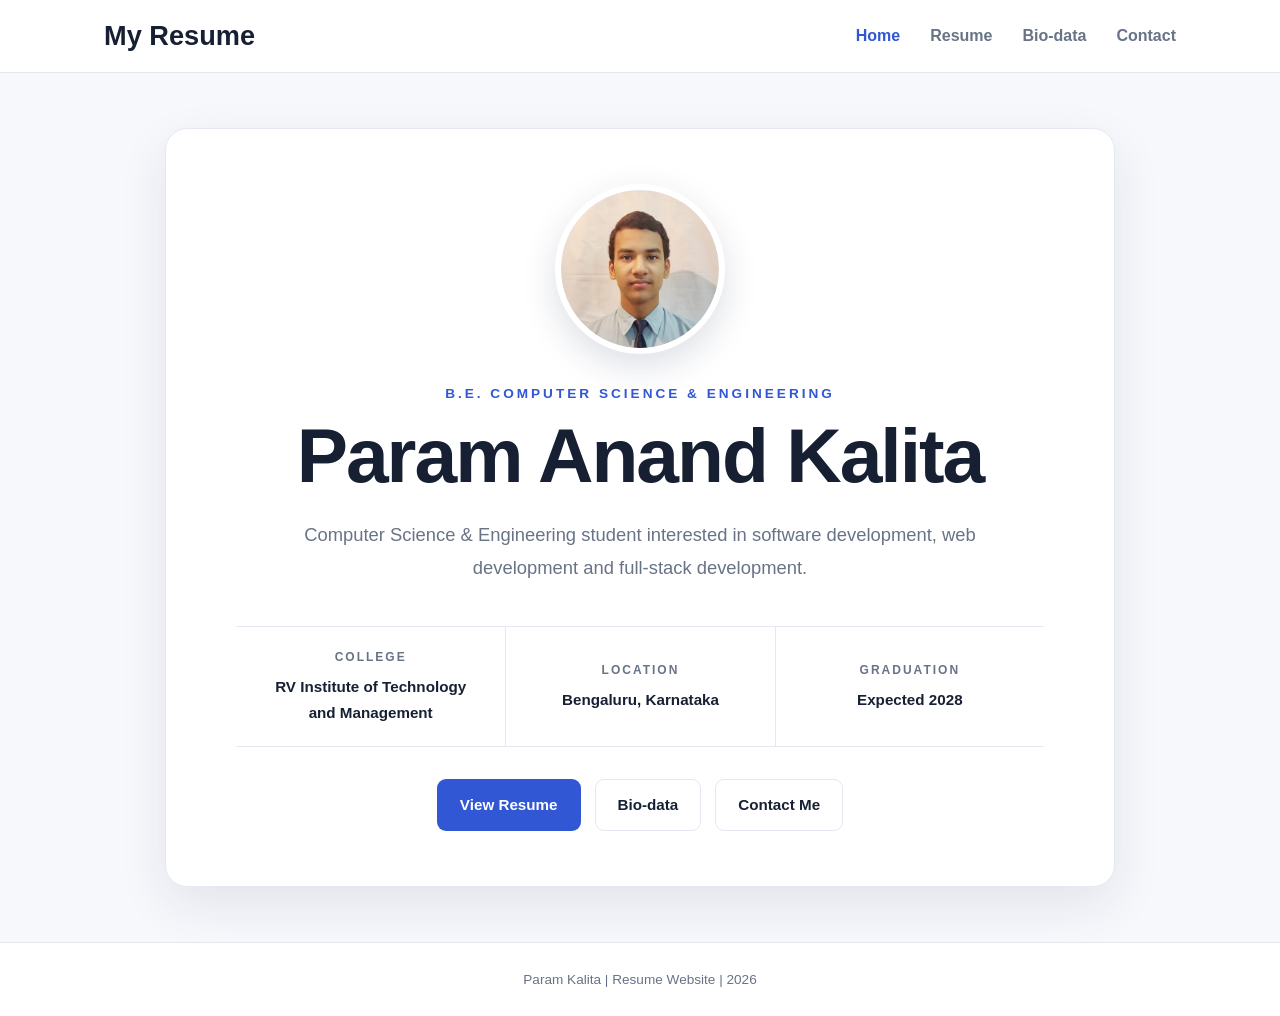
==== commit a807dfa6: "updated website" ====
--- a/index.html
+++ b/index.html
@@ -12,7 +12,7 @@
 
 </head>
 
-<body>
+<body class="home-page">
 
     <!-- =========================
          NAVIGATION
@@ -63,27 +63,31 @@
     </header>
 
 
+    <!-- =========================
+         HOME
+    ========================== -->
+
     <main>
 
-        <!-- =========================
-             HOME PROFILE
-        ========================== -->
-
         <section class="home-profile">
 
-            <div class="profile-card home-profile-card">
-
-                <div class="profile-photo">
+            <div class="home-card">
+
+                <!-- PROFILE PHOTO -->
+
+                <div class="home-photo">
 
                     <img
                         src="profile.jpg"
-                        alt="Param Kalita"
+                        alt="Param Anand Kalita"
                     >
 
                 </div>
 
 
-                <p class="eyebrow">
+                <!-- PROFILE CONTENT -->
+
+                <p class="home-eyebrow">
                     B.E. Computer Science & Engineering
                 </p>
 
@@ -93,55 +97,59 @@
                 </h1>
 
 
-                <p class="profile-description">
+                <p class="home-intro">
                     Computer Science & Engineering student interested in
-                    software development, web development and
-                    full-stack development.
+                    software development, web development and full-stack
+                    development.
                 </p>
 
 
-                <div class="profile-details">
+                <!-- QUICK INFORMATION -->
+
+                <div class="home-info">
 
                     <div>
 
+                        <span>
+                            College
+                        </span>
+
                         <strong>
-                            College
+                            RV Institute of Technology and Management
                         </strong>
 
+                    </div>
+
+
+                    <div>
+
                         <span>
-                            RV Institute of Technology and Management
+                            Location
                         </span>
 
+                        <strong>
+                            Bengaluru, Karnataka
+                        </strong>
+
                     </div>
 
 
                     <div>
 
+                        <span>
+                            Graduation
+                        </span>
+
                         <strong>
-                            Location
+                            Expected 2028
                         </strong>
 
-                        <span>
-                            Bengaluru, Karnataka
-                        </span>
-
                     </div>
 
-
-                    <div>
-
-                        <strong>
-                            Graduation
-                        </strong>
-
-                        <span>
-                            Expected 2028
-                        </span>
-
-                    </div>
-
                 </div>
 
+
+                <!-- BUTTONS -->
 
                 <div class="home-buttons">
 
--- a/style.css
+++ b/style.css
@@ -25,11 +25,8 @@
 
 body {
     font-family: Arial, Helvetica, sans-serif;
-
     background: var(--bg);
-
     color: var(--text);
-
     line-height: 1.7;
 }
 
@@ -75,13 +72,13 @@
 
     text-decoration: none;
 
-    font-size: 1.35rem;
+    font-size: 1.7rem;
 
     font-weight: 800;
 }
 
 
-.logo:hover {
+.logo span {
     color: var(--accent);
 }
 
@@ -130,39 +127,51 @@
 ========================= */
 
 main {
-    min-height: calc(100vh - 140px);
-}
-
-
-/* =========================
-   HOME PROFILE
+    min-height: calc(100vh - 145px);
+}
+
+
+/* =========================
+   HOME PAGE
 ========================= */
 
 .home-profile {
-    min-height: calc(100vh - 72px);
-
-    padding: 70px 24px;
+    min-height: calc(100vh - 145px);
 
     display: flex;
 
     align-items: center;
 
     justify-content: center;
-}
-
-
-.home-profile-card {
+
+    padding: 55px 24px;
+}
+
+
+.home-card {
     width: 100%;
 
-    max-width: 900px;
+    max-width: 950px;
+
+    background: var(--surface);
+
+    border: 1px solid var(--line);
+
+    border-radius: 22px;
+
+    padding: 55px 70px;
 
     text-align: center;
 
-    padding: 55px 60px;
-}
-
-
-.profile-photo {
+    box-shadow: var(--shadow);
+}
+
+
+/* =========================
+   HOME PHOTO
+========================= */
+
+.home-photo {
     width: 170px;
 
     height: 170px;
@@ -173,119 +182,135 @@
 
     overflow: hidden;
 
+    border: 6px solid white;
+
+    box-shadow: 0 12px 35px rgba(24, 38, 72, 0.15);
+
     background: var(--soft);
-
-    border: 5px solid #ffffff;
-
-    box-shadow: 0 10px 30px rgba(24, 38, 72, 0.12);
-}
-
-
-.profile-photo img {
+}
+
+
+.home-photo img {
+    display: block;
+
     width: 100%;
 
     height: 100%;
 
     object-fit: cover;
 
+    object-position: center;
+
+    border-radius: 50%;
+}
+
+
+/* =========================
+   HOME TEXT
+========================= */
+
+.home-eyebrow {
+    color: var(--accent);
+
+    text-transform: uppercase;
+
+    letter-spacing: 3px;
+
+    font-size: 0.85rem;
+
+    font-weight: 800;
+
+    margin-bottom: 10px;
+}
+
+
+.home-card h1 {
+    font-size: clamp(3rem, 6vw, 4.8rem);
+
+    line-height: 1.05;
+
+    letter-spacing: -2px;
+
+    margin-bottom: 22px;
+}
+
+
+.home-intro {
+    max-width: 760px;
+
+    margin: 0 auto;
+
+    color: var(--muted);
+
+    font-size: 1.15rem;
+
+    line-height: 1.8;
+}
+
+
+/* =========================
+   HOME INFORMATION
+========================= */
+
+.home-info {
+    display: grid;
+
+    grid-template-columns: repeat(3, 1fr);
+
+    margin: 42px auto 0;
+
+    max-width: 850px;
+
+    border-top: 1px solid var(--line);
+
+    border-bottom: 1px solid var(--line);
+}
+
+
+.home-info div {
+    padding: 20px 24px;
+
+    min-height: 105px;
+
+    display: flex;
+
+    flex-direction: column;
+
+    justify-content: center;
+}
+
+
+.home-info div + div {
+    border-left: 1px solid var(--line);
+}
+
+
+.home-info span {
     display: block;
-}
-
-
-.home-profile-card .eyebrow {
-    color: var(--accent);
+
+    color: var(--muted);
 
     text-transform: uppercase;
 
     letter-spacing: 2px;
 
-    font-size: 0.78rem;
+    font-size: 0.75rem;
 
     font-weight: 800;
 
-    margin-bottom: 8px;
-}
-
-
-.home-profile-card h1 {
-    font-size: clamp(2.8rem, 5.5vw, 4rem);
-
-    line-height: 1.05;
-
-    letter-spacing: -2px;
-
-    margin-bottom: 18px;
-}
-
-
-.profile-description {
-    max-width: 650px;
-
-    margin: 0 auto;
-
-    color: var(--muted);
-
-    font-size: 1.05rem;
-}
-
-
-/* =========================
-   PROFILE DETAILS
-========================= */
-
-.profile-details {
-    max-width: 700px;
-
-    margin: 35px auto 0;
-
-    border-top: 1px solid var(--line);
-
-    display: grid;
-
-    grid-template-columns: repeat(3, 1fr);
-}
-
-
-.profile-details div {
-    padding: 20px 18px;
-
-    border-bottom: 1px solid var(--line);
-}
-
-
-.profile-details div:not(:last-child) {
-    border-right: 1px solid var(--line);
-}
-
-
-.profile-details strong,
-.profile-details span {
-    display: block;
-}
-
-
-.profile-details strong {
-    color: var(--muted);
-
-    text-transform: uppercase;
-
-    letter-spacing: 1px;
-
-    font-size: 0.75rem;
-
-    margin-bottom: 4px;
-}
-
-
-.profile-details span {
-    color: var(--text);
-
+    margin-bottom: 7px;
+}
+
+
+.home-info strong {
     font-size: 0.95rem;
-}
-
-
-/* =========================
-   HOME BUTTONS
+
+    font-weight: 600;
+}
+
+
+/* =========================
+   BUTTONS
 ========================= */
 
 .home-buttons {
@@ -293,13 +318,9 @@
 
     justify-content: center;
 
-    align-items: center;
-
-    gap: 12px;
+    gap: 14px;
 
     margin-top: 32px;
-
-    flex-wrap: wrap;
 }
 
 
@@ -347,6 +368,92 @@
     border-color: var(--accent);
 
     color: var(--accent);
+}
+
+
+/* =========================
+   GENERAL CARDS
+========================= */
+
+.profile-card,
+.card {
+    background: var(--surface);
+
+    border: 1px solid var(--line);
+
+    border-radius: 18px;
+
+    padding: 28px;
+
+    box-shadow: var(--shadow);
+}
+
+
+.profile-card {
+    text-align: center;
+}
+
+
+.avatar {
+    width: 125px;
+
+    height: 125px;
+
+    border-radius: 50%;
+
+    margin: 0 auto 20px;
+
+    display: grid;
+
+    place-items: center;
+
+    background: var(--soft);
+
+    color: var(--accent);
+
+    font-size: 2.5rem;
+
+    font-weight: 800;
+}
+
+
+.profile-card p {
+    color: var(--muted);
+}
+
+
+.quick-info {
+    text-align: left;
+
+    margin-top: 24px;
+
+    border-top: 1px solid var(--line);
+
+    padding-top: 8px;
+}
+
+
+.quick-info div {
+    padding: 12px 0;
+
+    border-bottom: 1px solid var(--line);
+}
+
+
+.quick-info strong,
+.quick-info span {
+    display: block;
+}
+
+
+.quick-info strong {
+    font-size: 0.75rem;
+
+    text-transform: uppercase;
+
+    color: var(--muted);
+
+    letter-spacing: 1px;
 }
 
 
@@ -458,76 +565,11 @@
 
 
 /* =========================
-   EDUCATION TABLE
-========================= */
-
-.education-table-wrapper {
-    width: 100%;
-
-    background: white;
-
-    border-radius: 16px;
-
-    padding: 38px;
-
-    box-shadow: var(--shadow);
-
-    overflow-x: auto;
-}
-
-
-.education-table {
-    width: 100%;
-
-    border-collapse: collapse;
-
-    min-width: 850px;
-
-    font-size: 1rem;
-}
-
-
-.education-table th,
-.education-table td {
-    border: 1px solid #c9ced7;
-
-    padding: 20px 18px;
-
-    text-align: left;
-
-    vertical-align: middle;
-}
-
-
-.education-table th {
-    background: #e7ebf2;
-
-    color: #172033;
-
-    font-size: 1.05rem;
-
-    font-weight: 700;
-}
-
-
-.education-table td {
-    background: #ffffff;
-
-    color: #172033;
-}
-
-
-.education-table tbody tr:hover td {
-    background: #f8f9fc;
-}
-
-
-/* =========================
    PAGE BANNER
 ========================= */
 
 .page-banner {
-    padding: 55px 24px;
+    padding: 75px 24px;
 
     text-align: center;
 
@@ -576,60 +618,109 @@
    RESUME
 ========================= */
 
-.resume-card-grid {
+.resume-layout {
     display: grid;
 
-    grid-template-columns: repeat(3, 1fr);
+    grid-template-columns: 1fr;
+
+    gap: 30px;
+}
+
+
+.resume-sidebar {
+    display: grid;
+
+    grid-template-columns: 1fr 1fr;
 
     gap: 20px;
 }
 
 
-.resume-card-grid .card {
-    height: 100%;
-}
-
-
-.resume-card-grid .card p:not(.eyebrow) {
-    margin-bottom: 5px;
-}
-
-
-.resume-project-grid {
-    display: grid;
-
-    grid-template-columns: repeat(2, 1fr);
-
-    gap: 20px;
-}
-
-
-.resume-project-grid .card {
-    height: 100%;
-}
-
-
-.resume-project-grid .card p {
-    margin-top: 5px;
-}
-
-
-.resume-list {
-    padding-left: 22px;
-
-    color: var(--muted);
-}
-
-
-.resume-list li {
-    margin-bottom: 8px;
-
-    padding-left: 5px;
-}
-
-
-.resume-list li::marker {
-    color: var(--accent);
+.tags {
+    display: flex;
+
+    flex-wrap: wrap;
+
+    gap: 8px;
+}
+
+
+.tags span {
+    background: var(--soft);
+
+    color: var(--accent-dark);
+
+    padding: 6px 10px;
+
+    border-radius: 7px;
+
+    font-size: 0.82rem;
+
+    font-weight: 700;
+}
+
+
+.clean-list {
+    list-style: none;
+
+    color: var(--muted);
+}
+
+
+.clean-list li {
+    padding: 7px 0;
+
+    border-bottom: 1px solid var(--line);
+}
+
+
+.resume-main {
+    padding: 0;
+}
+
+
+.timeline-item {
+    position: relative;
+
+    padding: 0 0 35px;
+}
+
+
+.timeline-dot {
+    width: 13px;
+
+    height: 13px;
+
+    border-radius: 50%;
+
+    background: var(--accent);
+
+    position: absolute;
+
+    left: -20px;
+
+    top: 7px;
+
+    border: 3px solid var(--bg);
+}
+
+
+.timeline-item h2 {
+    font-size: 1.35rem;
+
+    margin-bottom: 3px;
+}
+
+
+.timeline-item p {
+    color: var(--muted);
+}
+
+
+.timeline-item .muted {
+    font-size: 0.9rem;
+
+    margin-bottom: 10px;
 }
 
 
@@ -675,18 +766,6 @@
 }
 
 
-.contact-row a {
-    color: var(--text);
-
-    text-decoration: none;
-}
-
-
-.contact-row a:hover {
-    color: var(--accent);
-}
-
-
 form label {
     display: block;
 
@@ -808,67 +887,81 @@
     }
 
 
-    .hero,
     .grid.two,
     .grid.three,
-    .contact-grid {
+    .contact-grid,
+    .resume-sidebar {
         grid-template-columns: 1fr;
     }
 
 
-    .resume-card-grid,
-    .resume-project-grid {
-        grid-template-columns: 1fr;
-    }
-
+    /* HOME MOBILE */
 
     .home-profile {
         min-height: auto;
 
-        padding: 50px 20px;
-    }
-
-
-    .home-profile-card {
-        padding: 40px 25px;
-    }
-
-
-    .profile-photo {
+        padding: 35px 16px;
+    }
+
+
+    .home-card {
+        padding: 40px 22px;
+
+        border-radius: 18px;
+    }
+
+
+    .home-photo {
         width: 140px;
 
         height: 140px;
     }
 
 
-    .home-profile-card h1 {
+    .home-card h1 {
         font-size: 2.7rem;
 
         letter-spacing: -1px;
     }
 
 
-    .profile-details {
+    .home-intro {
+        font-size: 1rem;
+    }
+
+
+    .home-info {
         grid-template-columns: 1fr;
-    }
-
-
-    .profile-details div {
-        border-right: 0 !important;
+
+        margin-top: 30px;
+    }
+
+
+    .home-info div {
+        min-height: auto;
+
+        padding: 17px 15px;
+    }
+
+
+    .home-info div + div {
+        border-left: 0;
+
+        border-top: 1px solid var(--line);
     }
 
 
     .home-buttons {
         flex-direction: column;
 
-        width: 100%;
+        align-items: stretch;
     }
 
 
     .home-buttons .btn {
         width: 100%;
 
-        max-width: 280px;
+        text-align: center;
     }
 
 
@@ -887,6 +980,18 @@
     }
 
 
+    .resume-main {
+        border-left: 0;
+
+        padding-left: 20px;
+    }
+
+
+    .timeline-dot {
+        left: -27px;
+    }
+
+
     .details {
         grid-template-columns: 1fr;
     }
@@ -896,16 +1001,4 @@
         border-right: 0;
     }
 
-
-    .education-table-wrapper {
-        padding: 20px;
-
-        border-radius: 14px;
-    }
-
-
-    .education-table {
-        min-width: 800px;
-    }
-
 }
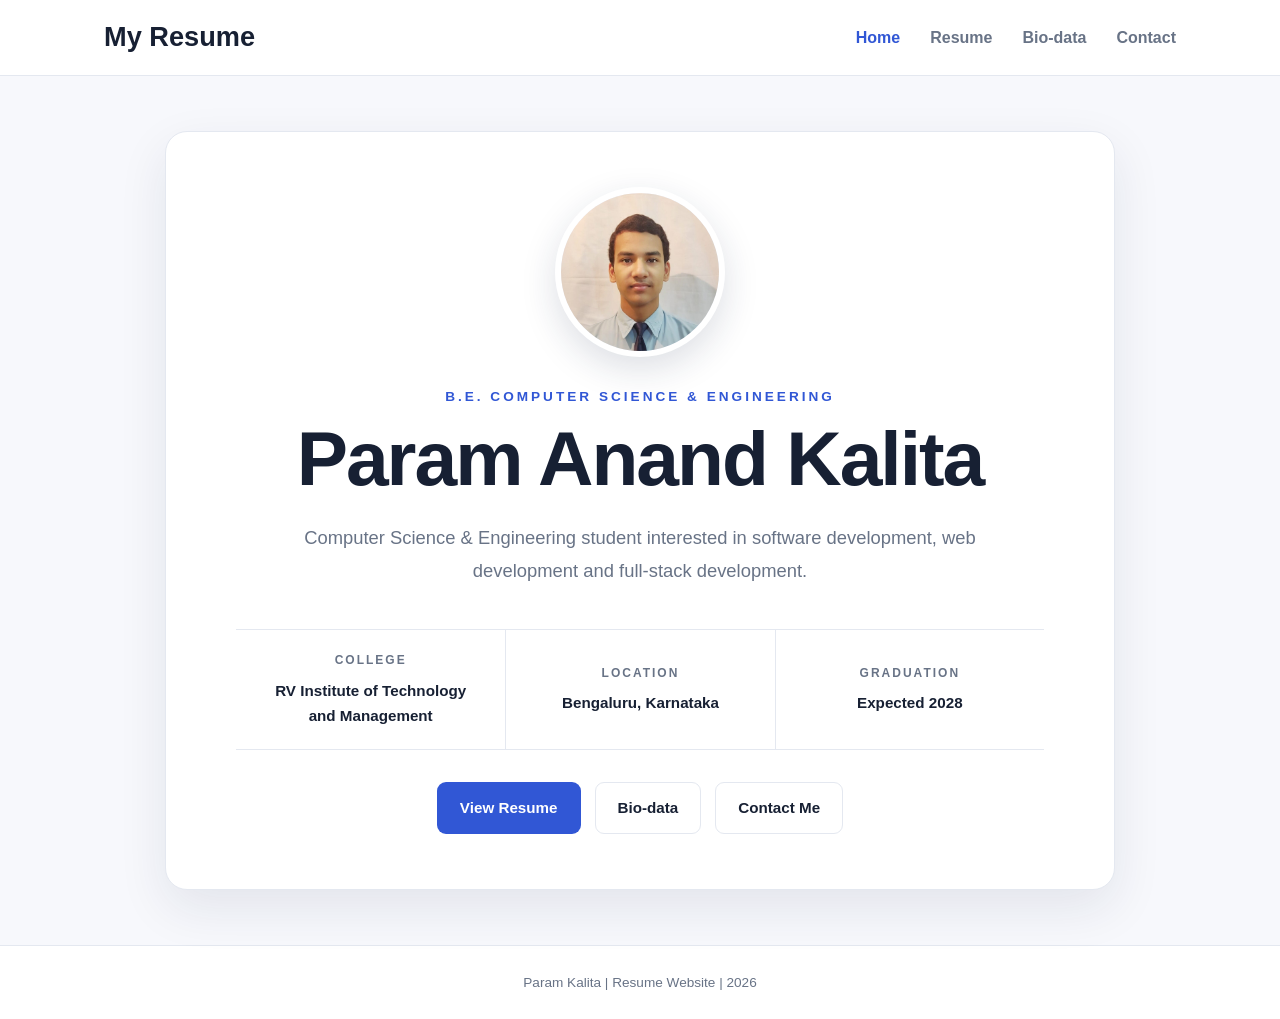
==== commit e799ed2d: "updated website" ====
--- a/index.html
+++ b/index.html
@@ -1,205 +1,54 @@
-<!DOCTYPE html>
+<!doctype html>
 <html lang="en">
-
-<head>
-
-    <meta charset="UTF-8">
-    <meta name="viewport" content="width=device-width, initial-scale=1.0">
-
+  <head>
+    <meta charset="UTF-8" />
+    <meta name="viewport" content="width=device-width, initial-scale=1.0" />
     <title>Param Kalita | Home</title>
-
-    <link rel="stylesheet" href="style.css">
-
-</head>
-
-<body class="home-page">
-
-    <!-- =========================
-         NAVIGATION
-    ========================== -->
-
+    <link rel="stylesheet" href="style.css" />
+  </head>
+  <body>
     <header>
-
-        <nav class="navbar">
-
-            <a class="logo" href="index.html">
-                My Resume
-            </a>
-
-            <button class="menu-btn" aria-label="Toggle menu">
-                ☰
-            </button>
-
-            <ul class="nav-links">
-
-                <li>
-                    <a class="active" href="index.html">
-                        Home
-                    </a>
-                </li>
-
-                <li>
-                    <a href="resume.html">
-                        Resume
-                    </a>
-                </li>
-
-                <li>
-                    <a href="bio-data.html">
-                        Bio-data
-                    </a>
-                </li>
-
-                <li>
-                    <a href="contact.html">
-                        Contact
-                    </a>
-                </li>
-
-            </ul>
-
-        </nav>
-
+      <nav class="navbar">
+        <a class="logo" href="index.html">My Resume</a
+        ><button class="menu-btn" aria-label="Toggle menu">☰</button>
+        <div class="nav-links">
+          <a class="active" href="index.html">Home</a
+          ><a href="resume.html">Resume</a><a href="bio-data.html">Bio-data</a
+          ><a href="contact.html">Contact</a>
+        </div>
+      </nav>
     </header>
-
-
-    <!-- =========================
-         HOME
-    ========================== -->
-
     <main>
-
-        <section class="home-profile">
-
-            <div class="home-card">
-
-                <!-- PROFILE PHOTO -->
-
-                <div class="home-photo">
-
-                    <img
-                        src="profile.jpg"
-                        alt="Param Anand Kalita"
-                    >
-
-                </div>
-
-
-                <!-- PROFILE CONTENT -->
-
-                <p class="home-eyebrow">
-                    B.E. Computer Science & Engineering
-                </p>
-
-
-                <h1>
-                    Param Anand Kalita
-                </h1>
-
-
-                <p class="home-intro">
-                    Computer Science & Engineering student interested in
-                    software development, web development and full-stack
-                    development.
-                </p>
-
-
-                <!-- QUICK INFORMATION -->
-
-                <div class="home-info">
-
-                    <div>
-
-                        <span>
-                            College
-                        </span>
-
-                        <strong>
-                            RV Institute of Technology and Management
-                        </strong>
-
-                    </div>
-
-
-                    <div>
-
-                        <span>
-                            Location
-                        </span>
-
-                        <strong>
-                            Bengaluru, Karnataka
-                        </strong>
-
-                    </div>
-
-
-                    <div>
-
-                        <span>
-                            Graduation
-                        </span>
-
-                        <strong>
-                            Expected 2028
-                        </strong>
-
-                    </div>
-
-                </div>
-
-
-                <!-- BUTTONS -->
-
-                <div class="home-buttons">
-
-                    <a
-                        href="resume.html"
-                        class="btn primary"
-                    >
-                        View Resume
-                    </a>
-
-
-                    <a
-                        href="bio-data.html"
-                        class="btn secondary"
-                    >
-                        Bio-data
-                    </a>
-
-
-                    <a
-                        href="contact.html"
-                        class="btn secondary"
-                    >
-                        Contact Me
-                    </a>
-
-                </div>
-
+      <section class="home-profile">
+        <div class="home-card">
+          <div class="home-photo">
+            <img src="profile.jpg" alt="Param Anand Kalita" />
+          </div>
+          <p class="home-eyebrow">B.E. Computer Science & Engineering</p>
+          <h1>Param Anand Kalita</h1>
+          <p class="home-intro">
+            Computer Science & Engineering student interested in software
+            development, web development and full-stack development.
+          </p>
+          <div class="home-info">
+            <div>
+              <span>College</span
+              ><strong>RV Institute of Technology and Management</strong>
             </div>
-
-        </section>
-
+            <div>
+              <span>Location</span><strong>Bengaluru, Karnataka</strong>
+            </div>
+            <div><span>Graduation</span><strong>Expected 2028</strong></div>
+          </div>
+          <div class="home-buttons">
+            <a href="resume.html" class="btn primary">View Resume</a
+            ><a href="bio-data.html" class="btn secondary">Bio-data</a
+            ><a href="contact.html" class="btn secondary">Contact Me</a>
+          </div>
+        </div>
+      </section>
     </main>
-
-
-    <!-- =========================
-         FOOTER
-    ========================== -->
-
-    <footer>
-
-        <p>
-            Param Kalita | Resume Website | <span id="year"></span>
-        </p>
-
-    </footer>
-
-
+    <footer>Param Kalita | Resume Website | <span id="year"></span></footer>
     <script src="script.js"></script>
-
-</body>
-
-</html>+  </body>
+</html>
--- a/style.css
+++ b/style.css
@@ -1,1004 +1,411 @@
 * {
-    box-sizing: border-box;
-    margin: 0;
-    padding: 0;
-}
-
-
+  box-sizing: border-box;
+  margin: 0;
+  padding: 0;
+}
 :root {
-    --bg: #f7f8fc;
-    --surface: #ffffff;
-    --text: #172033;
-    --muted: #687386;
-    --line: #e4e8f0;
-    --accent: #3157d5;
-    --accent-dark: #243fa0;
-    --soft: #eef2ff;
-    --shadow: 0 18px 50px rgba(24, 38, 72, 0.09);
-}
-
-
+  --bg: #f7f8fc;
+  --surface: #fff;
+  --text: #172033;
+  --muted: #687386;
+  --line: #e4e8f0;
+  --accent: #3157d5;
+  --accent-dark: #243fa0;
+  --soft: #eef2ff;
+  --shadow: 0 18px 50px rgba(24, 38, 72, 0.09);
+}
 html {
-    scroll-behavior: smooth;
-}
-
-
+  scroll-behavior: smooth;
+}
 body {
-    font-family: Arial, Helvetica, sans-serif;
-    background: var(--bg);
-    color: var(--text);
-    line-height: 1.7;
-}
-
-
-/* =========================
-   HEADER / NAVIGATION
-========================= */
-
+  font-family: Arial, Helvetica, sans-serif;
+  background: var(--bg);
+  color: var(--text);
+  line-height: 1.7;
+}
 header {
-    background: rgba(255, 255, 255, 0.95);
-
-    border-bottom: 1px solid var(--line);
-
-    position: sticky;
-
-    top: 0;
-
-    z-index: 10;
-
-    backdrop-filter: blur(10px);
-}
-
-
+  background: rgba(255, 255, 255, 0.95);
+  border-bottom: 1px solid var(--line);
+  position: sticky;
+  top: 0;
+  z-index: 10;
+  backdrop-filter: blur(10px);
+}
 .navbar {
-    max-width: 1120px;
-
-    margin: auto;
-
-    min-height: 72px;
-
-    padding: 0 24px;
-
-    display: flex;
-
-    align-items: center;
-
-    justify-content: space-between;
-}
-
-
+  max-width: 1120px;
+  margin: auto;
+  min-height: 72px;
+  padding: 0 24px;
+  display: flex;
+  align-items: center;
+  justify-content: space-between;
+}
 .logo {
-    color: var(--text);
-
-    text-decoration: none;
-
-    font-size: 1.7rem;
-
-    font-weight: 800;
-}
-
-
-.logo span {
-    color: var(--accent);
-}
-
-
+  color: var(--text);
+  text-decoration: none;
+  font-size: 1.7rem;
+  font-weight: 800;
+}
 .nav-links {
-    display: flex;
-
-    gap: 30px;
-
-    list-style: none;
-}
-
-
+  display: flex;
+  gap: 30px;
+}
 .nav-links a {
-    text-decoration: none;
-
-    color: var(--muted);
-
-    font-weight: 600;
-
-    padding: 24px 0;
-}
-
-
+  text-decoration: none;
+  color: var(--muted);
+  font-weight: 600;
+  padding: 24px 0;
+}
 .nav-links a:hover,
 .nav-links a.active {
-    color: var(--accent);
-}
-
-
+  color: var(--accent);
+}
 .menu-btn {
-    display: none;
-
-    border: 0;
-
-    background: none;
-
-    font-size: 1.5rem;
-
-    cursor: pointer;
-}
-
-
-/* =========================
-   MAIN
-========================= */
-
+  display: none;
+  border: 0;
+  background: none;
+  font-size: 1.5rem;
+  cursor: pointer;
+}
 main {
-    min-height: calc(100vh - 145px);
-}
-
-
-/* =========================
-   HOME PAGE
-========================= */
-
+  min-height: calc(100vh - 145px);
+}
 .home-profile {
-    min-height: calc(100vh - 145px);
-
-    display: flex;
-
-    align-items: center;
-
-    justify-content: center;
-
-    padding: 55px 24px;
-}
-
-
+  min-height: calc(100vh - 145px);
+  display: flex;
+  align-items: center;
+  justify-content: center;
+  padding: 55px 24px;
+}
 .home-card {
-    width: 100%;
-
-    max-width: 950px;
-
-    background: var(--surface);
-
-    border: 1px solid var(--line);
-
-    border-radius: 22px;
-
-    padding: 55px 70px;
-
-    text-align: center;
-
-    box-shadow: var(--shadow);
-}
-
-
-/* =========================
-   HOME PHOTO
-========================= */
-
+  width: 100%;
+  max-width: 950px;
+  background: var(--surface);
+  border: 1px solid var(--line);
+  border-radius: 22px;
+  padding: 55px 70px;
+  text-align: center;
+  box-shadow: var(--shadow);
+}
 .home-photo {
-    width: 170px;
-
-    height: 170px;
-
-    margin: 0 auto 28px;
-
-    border-radius: 50%;
-
-    overflow: hidden;
-
-    border: 6px solid white;
-
-    box-shadow: 0 12px 35px rgba(24, 38, 72, 0.15);
-
-    background: var(--soft);
-}
-
-
+  width: 170px;
+  height: 170px;
+  margin: 0 auto 28px;
+  border-radius: 50%;
+  overflow: hidden;
+  border: 6px solid #fff;
+  box-shadow: 0 12px 35px rgba(24, 38, 72, 0.15);
+  background: var(--soft);
+}
 .home-photo img {
-    display: block;
-
-    width: 100%;
-
-    height: 100%;
-
-    object-fit: cover;
-
-    object-position: center;
-
-    border-radius: 50%;
-}
-
-
-/* =========================
-   HOME TEXT
-========================= */
-
+  display: block;
+  width: 100%;
+  height: 100%;
+  object-fit: cover;
+}
 .home-eyebrow {
-    color: var(--accent);
-
-    text-transform: uppercase;
-
-    letter-spacing: 3px;
-
-    font-size: 0.85rem;
-
-    font-weight: 800;
-
-    margin-bottom: 10px;
-}
-
-
+  color: var(--accent);
+  text-transform: uppercase;
+  letter-spacing: 3px;
+  font-size: 0.85rem;
+  font-weight: 800;
+  margin-bottom: 10px;
+}
 .home-card h1 {
-    font-size: clamp(3rem, 6vw, 4.8rem);
-
-    line-height: 1.05;
-
-    letter-spacing: -2px;
-
-    margin-bottom: 22px;
-}
-
-
+  font-size: clamp(3rem, 6vw, 4.8rem);
+  line-height: 1.05;
+  letter-spacing: -2px;
+  margin-bottom: 22px;
+}
 .home-intro {
-    max-width: 760px;
-
-    margin: 0 auto;
-
-    color: var(--muted);
-
-    font-size: 1.15rem;
-
-    line-height: 1.8;
-}
-
-
-/* =========================
-   HOME INFORMATION
-========================= */
-
+  max-width: 760px;
+  margin: 0 auto;
+  color: var(--muted);
+  font-size: 1.15rem;
+  line-height: 1.8;
+}
 .home-info {
-    display: grid;
-
-    grid-template-columns: repeat(3, 1fr);
-
-    margin: 42px auto 0;
-
-    max-width: 850px;
-
-    border-top: 1px solid var(--line);
-
-    border-bottom: 1px solid var(--line);
-}
-
-
+  display: grid;
+  grid-template-columns: repeat(3, 1fr);
+  margin: 42px auto 0;
+  max-width: 850px;
+  border-top: 1px solid var(--line);
+  border-bottom: 1px solid var(--line);
+}
 .home-info div {
-    padding: 20px 24px;
-
-    min-height: 105px;
-
-    display: flex;
-
-    flex-direction: column;
-
-    justify-content: center;
-}
-
-
+  padding: 20px 24px;
+  min-height: 105px;
+  display: flex;
+  flex-direction: column;
+  justify-content: center;
+}
 .home-info div + div {
-    border-left: 1px solid var(--line);
-}
-
-
+  border-left: 1px solid var(--line);
+}
 .home-info span {
-    display: block;
-
-    color: var(--muted);
-
-    text-transform: uppercase;
-
-    letter-spacing: 2px;
-
-    font-size: 0.75rem;
-
-    font-weight: 800;
-
-    margin-bottom: 7px;
-}
-
-
+  display: block;
+  color: var(--muted);
+  text-transform: uppercase;
+  letter-spacing: 2px;
+  font-size: 0.75rem;
+  font-weight: 800;
+  margin-bottom: 7px;
+}
 .home-info strong {
-    font-size: 0.95rem;
-
-    font-weight: 600;
-}
-
-
-/* =========================
-   BUTTONS
-========================= */
-
+  font-size: 0.95rem;
+  font-weight: 600;
+}
 .home-buttons {
-    display: flex;
-
-    justify-content: center;
-
-    gap: 14px;
-
-    margin-top: 32px;
-}
-
-
+  display: flex;
+  justify-content: center;
+  gap: 14px;
+  margin-top: 32px;
+}
 .btn {
-    display: inline-block;
-
-    padding: 12px 22px;
-
-    border-radius: 9px;
-
-    text-decoration: none;
-
-    font-weight: 700;
-
-    border: 1px solid transparent;
-
-    cursor: pointer;
-
-    font-size: 0.95rem;
-}
-
-
+  display: inline-block;
+  padding: 12px 22px;
+  border-radius: 9px;
+  text-decoration: none;
+  font-weight: 700;
+  border: 1px solid transparent;
+  cursor: pointer;
+  font-size: 0.95rem;
+}
 .primary {
-    color: white;
-
-    background: var(--accent);
-}
-
-
+  color: #fff;
+  background: var(--accent);
+}
 .primary:hover {
-    background: var(--accent-dark);
-}
-
-
+  background: var(--accent-dark);
+}
 .secondary {
-    color: var(--text);
-
-    background: white;
-
-    border-color: var(--line);
-}
-
-
+  color: var(--text);
+  background: #fff;
+  border-color: var(--line);
+}
 .secondary:hover {
-    border-color: var(--accent);
-
-    color: var(--accent);
-}
-
-
-/* =========================
-   GENERAL CARDS
-========================= */
-
-.profile-card,
+  border-color: var(--accent);
+  color: var(--accent);
+}
 .card {
-    background: var(--surface);
-
-    border: 1px solid var(--line);
-
-    border-radius: 18px;
-
-    padding: 28px;
-
-    box-shadow: var(--shadow);
-}
-
-
-.profile-card {
-    text-align: center;
-}
-
-
-.avatar {
-    width: 125px;
-
-    height: 125px;
-
-    border-radius: 50%;
-
-    margin: 0 auto 20px;
-
-    display: grid;
-
-    place-items: center;
-
-    background: var(--soft);
-
-    color: var(--accent);
-
-    font-size: 2.5rem;
-
-    font-weight: 800;
-}
-
-
-.profile-card p {
-    color: var(--muted);
-}
-
-
-.quick-info {
-    text-align: left;
-
-    margin-top: 24px;
-
-    border-top: 1px solid var(--line);
-
-    padding-top: 8px;
-}
-
-
-.quick-info div {
-    padding: 12px 0;
-
-    border-bottom: 1px solid var(--line);
-}
-
-
-.quick-info strong,
-.quick-info span {
-    display: block;
-}
-
-
-.quick-info strong {
-    font-size: 0.75rem;
-
-    text-transform: uppercase;
-
-    color: var(--muted);
-
-    letter-spacing: 1px;
-}
-
-
-/* =========================
-   SECTIONS
-========================= */
-
+  background: var(--surface);
+  border: 1px solid var(--line);
+  border-radius: 18px;
+  padding: 28px;
+  box-shadow: var(--shadow);
+}
 .section {
-    max-width: 1120px;
-
-    margin: auto;
-
-    padding: 80px 24px;
-}
-
-
+  max-width: 1120px;
+  margin: auto;
+  padding: 80px 24px;
+}
+.section > h2 {
+  margin-bottom: 40px;
+}
 .section.alt {
-    max-width: none;
-
-    margin: 0;
-
-    padding: 80px 24px;
-
-    background: #ffffff;
-}
-
-
-.section-inner {
-    max-width: 1072px;
-
-    margin: 0 auto;
-}
-
-
-.section-heading {
-    margin-bottom: 30px;
-}
-
-
-.section-heading h2,
+  max-width: none;
+  padding: 80px max(24px, calc((100% - 1072px) / 2));
+  background: #fff;
+}
+.grid {
+  display: grid;
+  gap: 20px;
+}
+.grid.two {
+  grid-template-columns: 1fr 1fr;
+}
+.grid.three {
+  grid-template-columns: repeat(3, 1fr);
+}
 .card h2,
 .card h3 {
-    margin-bottom: 10px;
-}
-
-
-.grid {
-    display: grid;
-
-    gap: 20px;
-}
-
-
-.grid.two {
-    grid-template-columns: 1fr 1fr;
-}
-
-
-.grid.three {
-    grid-template-columns: repeat(3, 1fr);
-}
-
-
+  margin-bottom: 10px;
+}
 .card p {
-    color: var(--muted);
-}
-
-
-/* =========================
-   BIO-DATA DETAILS
-========================= */
-
+  color: var(--muted);
+}
 .details {
-    display: grid;
-
-    grid-template-columns: 1fr 1fr;
-
-    background: white;
-
-    border: 1px solid var(--line);
-
-    border-radius: 16px;
-
-    overflow: hidden;
-}
-
-
+  display: grid;
+  grid-template-columns: 1fr 1fr;
+  background: #fff;
+  border: 1px solid var(--line);
+  border-radius: 16px;
+  overflow: hidden;
+}
 .details div {
-    padding: 20px 24px;
-
-    border-bottom: 1px solid var(--line);
-}
-
-
+  padding: 20px 24px;
+  border-bottom: 1px solid var(--line);
+}
 .details div:nth-child(odd) {
-    border-right: 1px solid var(--line);
-}
-
-
+  border-right: 1px solid var(--line);
+}
 .details span {
-    display: block;
-
-    color: var(--muted);
-
-    font-size: 0.82rem;
-
-    margin-bottom: 3px;
-}
-
-
-/* =========================
-   PAGE BANNER
-========================= */
-
+  display: block;
+  color: var(--muted);
+  font-size: 0.82rem;
+  margin-bottom: 3px;
+}
 .page-banner {
-    padding: 75px 24px;
-
-    text-align: center;
-
-    background: var(--soft);
-}
-
-
+  padding: 75px 24px;
+  text-align: center;
+  background: var(--soft);
+}
 .page-banner h1 {
-    font-size: 3.5rem;
-
-    line-height: 1.1;
-}
-
-
-.page-banner p:last-child {
-    color: var(--muted);
-
-    margin-top: 8px;
-}
-
-
-/* =========================
-   PERSONAL STRENGTHS
-========================= */
-
+  font-size: 3.5rem;
+  line-height: 1.1;
+}
 .strength-list {
-    padding-left: 22px;
-
-    color: var(--muted);
-}
-
-
+  padding-left: 22px;
+  color: var(--muted);
+}
 .strength-list li {
-    margin-bottom: 8px;
-
-    padding-left: 5px;
-}
-
-
+  margin-bottom: 8px;
+  padding-left: 5px;
+}
 .strength-list li::marker {
-    color: var(--accent);
-}
-
-
-/* =========================
-   RESUME
-========================= */
-
-.resume-layout {
-    display: grid;
-
-    grid-template-columns: 1fr;
-
-    gap: 30px;
-}
-
-
-.resume-sidebar {
-    display: grid;
-
-    grid-template-columns: 1fr 1fr;
-
-    gap: 20px;
-}
-
-
-.tags {
-    display: flex;
-
-    flex-wrap: wrap;
-
-    gap: 8px;
-}
-
-
-.tags span {
-    background: var(--soft);
-
-    color: var(--accent-dark);
-
-    padding: 6px 10px;
-
-    border-radius: 7px;
-
-    font-size: 0.82rem;
-
-    font-weight: 700;
-}
-
-
+  color: var(--accent);
+}
 .clean-list {
-    list-style: none;
-
-    color: var(--muted);
-}
-
-
+  list-style: none;
+  color: var(--muted);
+}
 .clean-list li {
-    padding: 7px 0;
-
-    border-bottom: 1px solid var(--line);
-}
-
-
-.resume-main {
-    padding: 0;
-}
-
-
-.timeline-item {
-    position: relative;
-
-    padding: 0 0 35px;
-}
-
-
-.timeline-dot {
-    width: 13px;
-
-    height: 13px;
-
-    border-radius: 50%;
-
-    background: var(--accent);
-
-    position: absolute;
-
-    left: -20px;
-
-    top: 7px;
-
-    border: 3px solid var(--bg);
-}
-
-
-.timeline-item h2 {
-    font-size: 1.35rem;
-
-    margin-bottom: 3px;
-}
-
-
-.timeline-item p {
-    color: var(--muted);
-}
-
-
-.timeline-item .muted {
-    font-size: 0.9rem;
-
-    margin-bottom: 10px;
-}
-
-
-/* =========================
-   CONTACT
-========================= */
-
+  padding: 7px 0;
+  border-bottom: 1px solid var(--line);
+}
 .contact-grid {
-    display: grid;
-
-    grid-template-columns: 0.8fr 1.2fr;
-
-    gap: 25px;
-
-    max-width: 950px;
-
-    margin: auto;
-}
-
-
-.contact-info {
-    height: fit-content;
-}
-
-
+  display: grid;
+  grid-template-columns: 0.8fr 1.2fr;
+  gap: 25px;
+  max-width: 950px;
+  margin: auto;
+}
+.contact-grid > .card:first-child {
+  height: fit-content;
+}
 .contact-row {
-    padding: 14px 0;
-
-    border-bottom: 1px solid var(--line);
-}
-
-
+  padding: 14px 0;
+  border-bottom: 1px solid var(--line);
+}
 .contact-row span,
 .contact-row strong {
-    display: block;
-}
-
-
+  display: block;
+}
 .contact-row span {
-    color: var(--muted);
-
-    font-size: 0.8rem;
-}
-
-
+  color: var(--muted);
+  font-size: 0.8rem;
+}
 form label {
-    display: block;
-
-    margin-top: 14px;
-
-    margin-bottom: 5px;
-
-    font-weight: 700;
-}
-
-
+  display: block;
+  margin-top: 14px;
+  margin-bottom: 5px;
+  font-weight: 700;
+}
 input,
 textarea {
-    width: 100%;
-
-    padding: 12px 13px;
-
-    border: 1px solid var(--line);
-
-    border-radius: 8px;
-
-    font: inherit;
-
-    outline: none;
-}
-
-
+  width: 100%;
+  padding: 12px 13px;
+  border: 1px solid var(--line);
+  border-radius: 8px;
+  font: inherit;
+  outline: none;
+}
 input:focus,
 textarea:focus {
-    border-color: var(--accent);
-}
-
-
+  border-color: var(--accent);
+}
 .error {
-    color: #c62828;
-
-    min-height: 18px;
-
+  color: #c62828;
+  min-height: 18px;
+  display: block;
+}
+.success {
+  color: #227a43 !important;
+  margin-top: 12px;
+}
+.contact-grid button {
+  width: 100%;
+  margin-top: 10px;
+}
+footer {
+  text-align: center;
+  padding: 25px;
+  color: var(--muted);
+  font-size: 0.85rem;
+  border-top: 1px solid var(--line);
+  background: #fff;
+}
+@media (max-width: 800px) {
+  .menu-btn {
     display: block;
-}
-
-
-.success {
-    color: #227a43 !important;
-
-    margin-top: 12px;
-}
-
-
-.full {
+  }
+  .nav-links {
+    display: none;
+    position: absolute;
+    left: 0;
+    right: 0;
+    top: 72px;
+    background: #fff;
+    padding: 15px 24px;
+    flex-direction: column;
+    gap: 0;
+    border-bottom: 1px solid var(--line);
+  }
+  .nav-links.show {
+    display: flex;
+  }
+  .nav-links a {
+    display: block;
+    padding: 10px 0;
+  }
+  .grid.two,
+  .grid.three,
+  .contact-grid {
+    grid-template-columns: 1fr;
+  }
+  .home-profile {
+    min-height: auto;
+    padding: 35px 16px;
+  }
+  .home-card {
+    padding: 40px 22px;
+    border-radius: 18px;
+  }
+  .home-photo {
+    width: 140px;
+    height: 140px;
+  }
+  .home-card h1 {
+    font-size: 2.7rem;
+    letter-spacing: -1px;
+  }
+  .home-intro {
+    font-size: 1rem;
+  }
+  .home-info {
+    grid-template-columns: 1fr;
+    margin-top: 30px;
+  }
+  .home-info div {
+    min-height: auto;
+    padding: 17px 15px;
+  }
+  .home-info div + div {
+    border-left: 0;
+    border-top: 1px solid var(--line);
+  }
+  .home-buttons {
+    flex-direction: column;
+    align-items: stretch;
+  }
+  .home-buttons .btn {
     width: 100%;
-
-    margin-top: 10px;
-}
-
-
-/* =========================
-   FOOTER
-========================= */
-
-footer {
     text-align: center;
-
-    padding: 25px;
-
-    color: var(--muted);
-
-    font-size: 0.85rem;
-
-    border-top: 1px solid var(--line);
-
-    background: white;
-}
-
-
-/* =========================
-   RESPONSIVE
-========================= */
-
-@media (max-width: 800px) {
-
-    .menu-btn {
-        display: block;
-    }
-
-
-    .nav-links {
-        display: none;
-
-        position: absolute;
-
-        left: 0;
-
-        right: 0;
-
-        top: 72px;
-
-        background: white;
-
-        padding: 15px 24px;
-
-        flex-direction: column;
-
-        gap: 0;
-
-        border-bottom: 1px solid var(--line);
-    }
-
-
-    .nav-links.show {
-        display: flex;
-    }
-
-
-    .nav-links a {
-        display: block;
-
-        padding: 10px 0;
-    }
-
-
-    .grid.two,
-    .grid.three,
-    .contact-grid,
-    .resume-sidebar {
-        grid-template-columns: 1fr;
-    }
-
-
-    /* HOME MOBILE */
-
-    .home-profile {
-        min-height: auto;
-
-        padding: 35px 16px;
-    }
-
-
-    .home-card {
-        padding: 40px 22px;
-
-        border-radius: 18px;
-    }
-
-
-    .home-photo {
-        width: 140px;
-
-        height: 140px;
-    }
-
-
-    .home-card h1 {
-        font-size: 2.7rem;
-
-        letter-spacing: -1px;
-    }
-
-
-    .home-intro {
-        font-size: 1rem;
-    }
-
-
-    .home-info {
-        grid-template-columns: 1fr;
-
-        margin-top: 30px;
-    }
-
-
-    .home-info div {
-        min-height: auto;
-
-        padding: 17px 15px;
-    }
-
-
-    .home-info div + div {
-        border-left: 0;
-
-        border-top: 1px solid var(--line);
-    }
-
-
-    .home-buttons {
-        flex-direction: column;
-
-        align-items: stretch;
-    }
-
-
-    .home-buttons .btn {
-        width: 100%;
-
-        text-align: center;
-    }
-
-
-    .section {
-        padding: 60px 24px;
-    }
-
-
-    .section.alt {
-        padding: 60px 24px;
-    }
-
-
-    .section-inner {
-        width: 100%;
-    }
-
-
-    .resume-main {
-        border-left: 0;
-
-        padding-left: 20px;
-    }
-
-
-    .timeline-dot {
-        left: -27px;
-    }
-
-
-    .details {
-        grid-template-columns: 1fr;
-    }
-
-
-    .details div:nth-child(odd) {
-        border-right: 0;
-    }
-
-}+  }
+  .section {
+    padding: 60px 24px;
+  }
+  .section.alt {
+    padding: 60px 24px;
+  }
+}
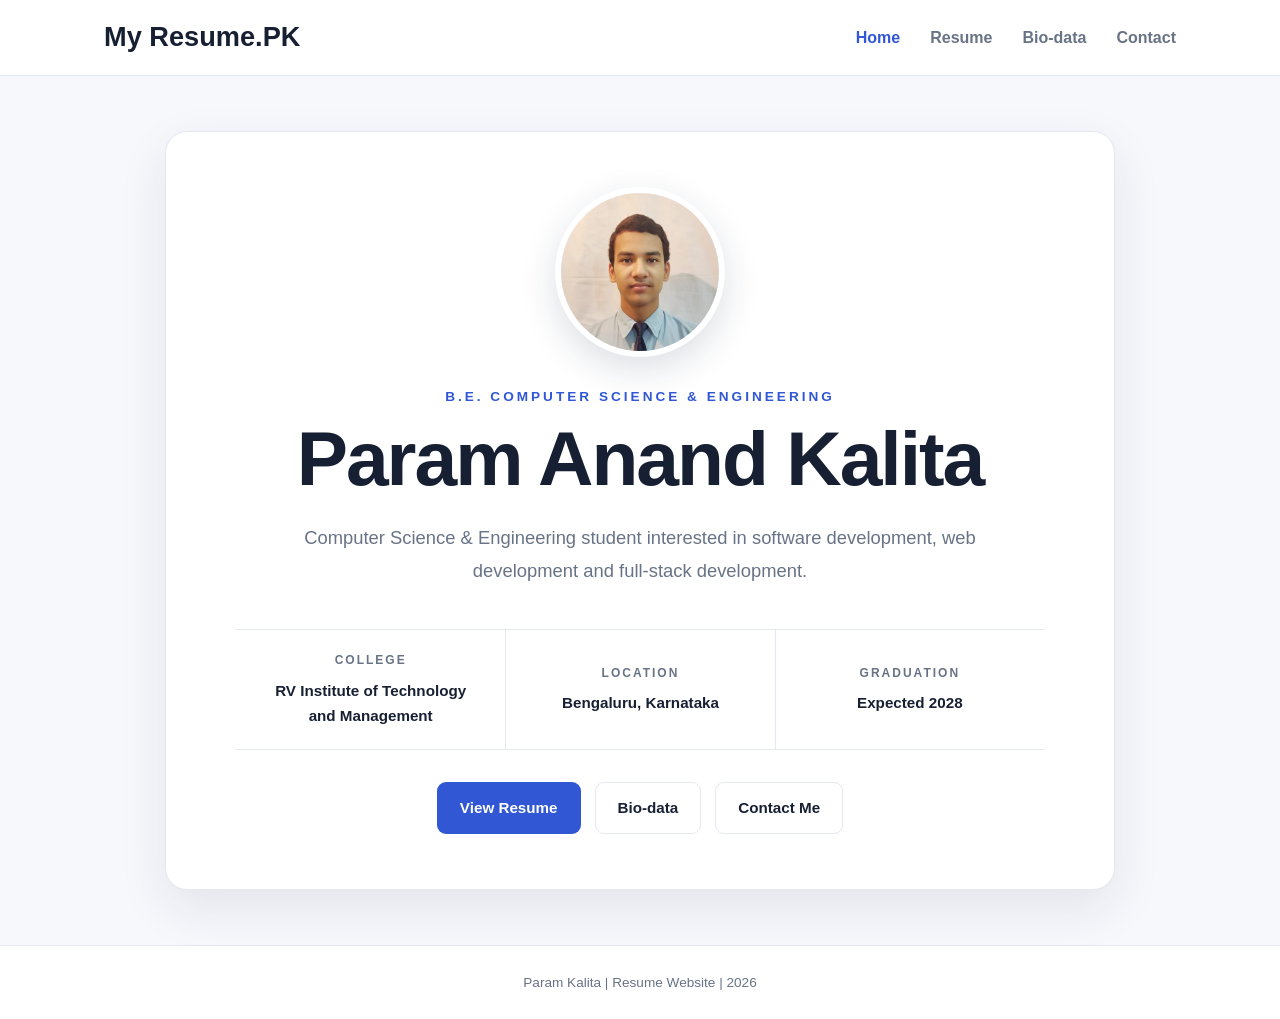
==== commit f23718aa: "updated website" ====
--- a/index.html
+++ b/index.html
@@ -9,7 +9,7 @@
   <body>
     <header>
       <nav class="navbar">
-        <a class="logo" href="index.html">My Resume</a
+        <a class="logo" href="index.html">My Resume.PK</a
         ><button class="menu-btn" aria-label="Toggle menu">☰</button>
         <div class="nav-links">
           <a class="active" href="index.html">Home</a
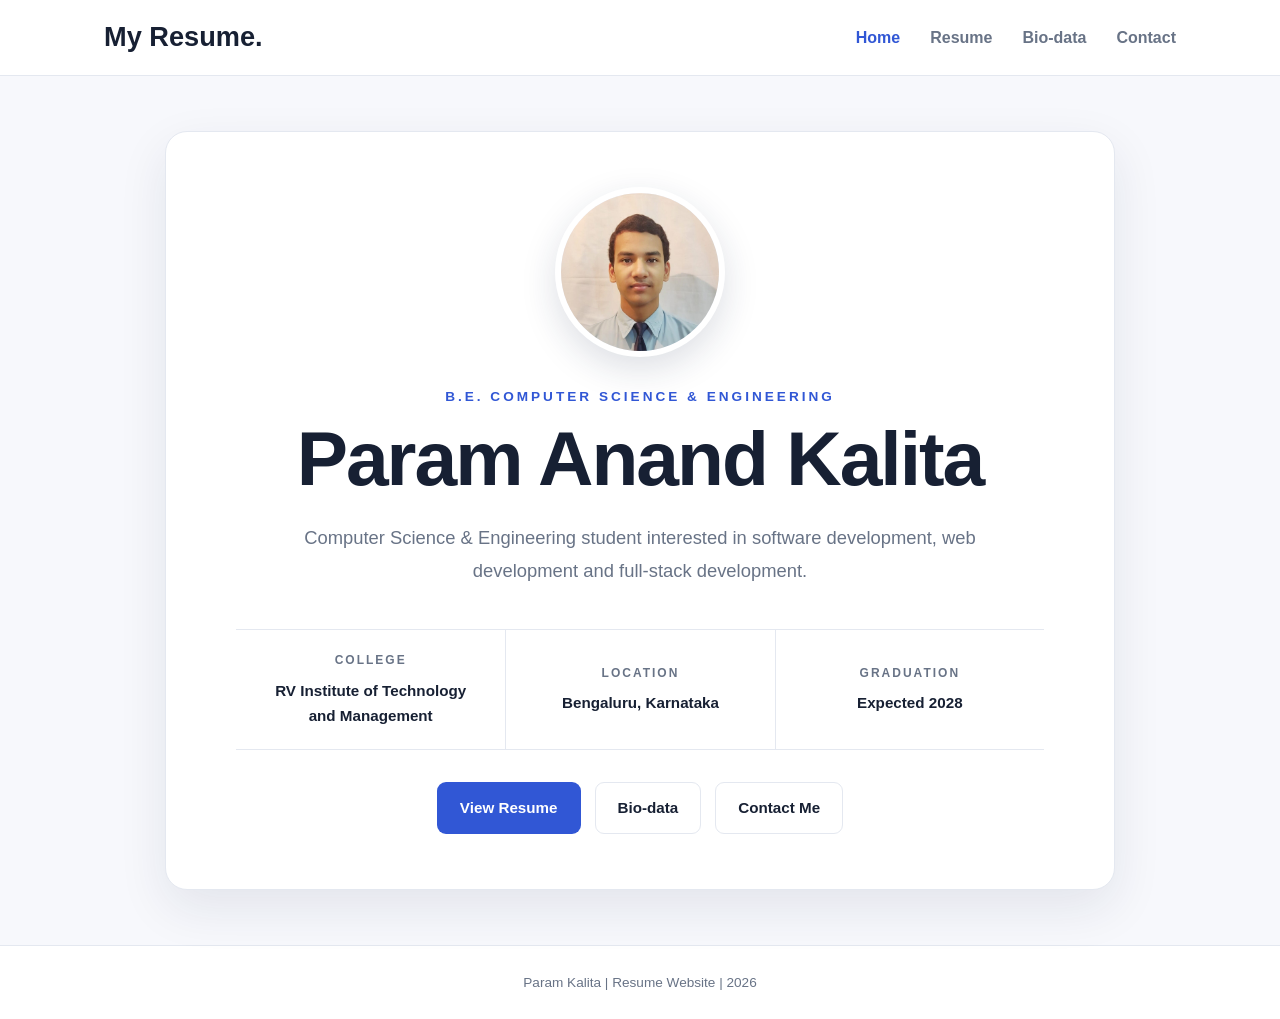
==== commit 24b544ff: "updated website" ====
--- a/index.html
+++ b/index.html
@@ -9,7 +9,7 @@
   <body>
     <header>
       <nav class="navbar">
-        <a class="logo" href="index.html">My Resume.PK</a
+        <a class="logo" href="index.html">My Resume.</a
         ><button class="menu-btn" aria-label="Toggle menu">☰</button>
         <div class="nav-links">
           <a class="active" href="index.html">Home</a
